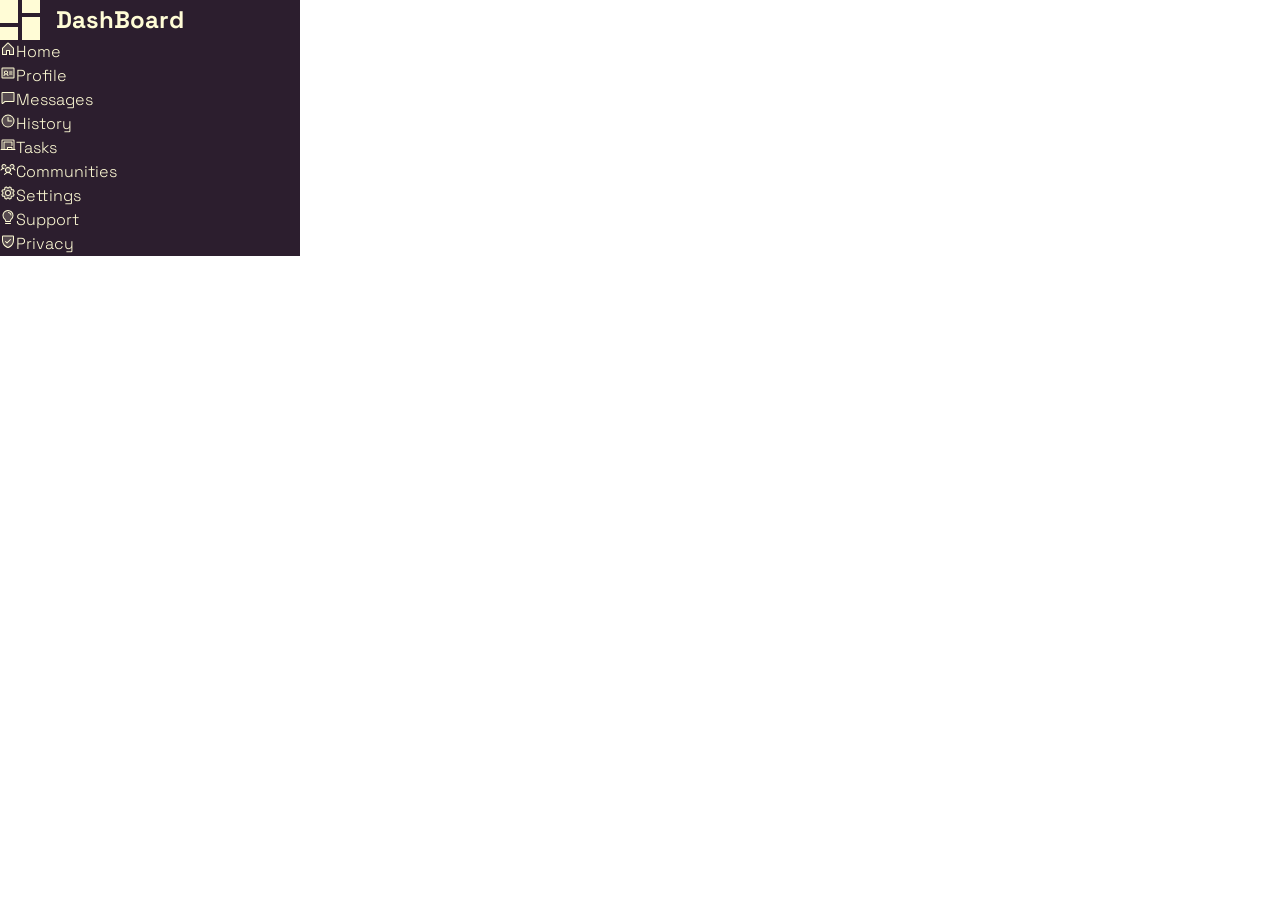
==== index.html @ c92d35b3 "Set up the Files needed for this Project - Find a font - Collect some icons - A few Screenshots from" ====
<!DOCTYPE html>
<html lang="en">
<head>
  <meta charset="UTF-8">
  <meta http-equiv="X-UA-Compatible" content="ie=edge">
  <meta name="viewport" content="width=device-width, initial-scale=1.0">
  <link rel="stylesheet" href="./icons/css-icons/icons.css">
  <link rel="stylesheet" href="./css/style.css">
  <script defer src="./js/script.js"></script>
  <title>Dashboard 2Six</title>
</head>
<body>
  <div class="dashboard">
    <div class="left">
      <nav>
        <header>
          <div class="logo">
            <div class="rect rect_1"></div>
            <div class="rect rect_2"></div>
            <div class="rect rect_3"></div>
            <div class="rect rect_4"></div>
          </div>
          <div class="title"><h1>DashBoard</h1></div>
        </header>
        <ul>
          <li><a href="#"><span class="ph--house-duotone"></span>Home</a></li>
          <li><a href="#"><span class="ph--identification-card-duotone"></span>Profile</a></li>
          <li><a href="#"><span class="ph--chat-duotone"></span>Messages</a></li>
          <li><a href="#"><span class="ph--clock-duotone"></span>History</a></li>
          <li><a href="#"><span class="ph--chalkboard-duotone"></span>Tasks</a></li>
          <li><a href="#"><span class="ph--users-three-duotone"></span>Communities</a></li>
        </ul>
        <ul>
          <li><a href="#"><span class="ph--gear-duotone"></span>Settings</a></li>
          <li><a href="#"><span class="ph--lightbulb-duotone"></span>Support</a></li>
          <li><a href="#"><span class="ph--shield-check-duotone"></span>Privacy</a></li>
        </ul>
      </nav>
    </div>
    <div class="right">
      <div class="top">

      </div>
      <main>
        <section class="cards">

        </section>
        <aside class="announcements">

        </aside>
        <aside class="trending">

        </aside>
      </main>
    </div>
  </div>
</body>
</html>
---- icons/css-icons/icons.css ----
span.ph--house-duotone, span.ph--identification-card-duotone, span.ph--bell-ringing-duotone, span.ph--chat-duotone, span.ph--clock-duotone, span.ph--gear-duotone, span.ph--git-fork-duotone, span.ph--github-logo-duotone, span.ph--lightbulb-duotone, span.ph--magnifying-glass-duotone, span.ph--moon-duotone, span.ph--phosphor-logo-duotone, span.ph--question-mark-duotone, span.ph--shield-check-duotone, span.ph--star-duotone, span.ph--sun-duotone, span.ph--users-three-duotone, span.ph--address-book-duotone, span.ph--address-book-tabs-duotone, span.ph--alarm-duotone, span.ph--archive-duotone, span.ph--arrow-fat-down-duotone, span.ph--arrow-fat-left-duotone, span.ph--arrow-fat-lines-down-duotone, span.ph--arrow-fat-lines-left-duotone, span.ph--arrow-fat-lines-right-duotone, span.ph--arrow-fat-lines-up-duotone, span.ph--arrow-fat-right-duotone, span.ph--arrow-fat-up-duotone, span.ph--at-duotone, span.ph--bell-slash-duotone, span.ph--briefcase-duotone, span.ph--briefcase-metal-duotone, span.ph--calendar-dots-duotone, span.ph--cat-duotone, span.ph--chalkboard-duotone, span.ph--clipboard-text-duotone, span.ph--copy-duotone, span.ph--cow-duotone, span.ph--dog-duotone, span.ph--eye-closed-duotone, span.ph--eye-duotone, span.ph--eye-slash-duotone, span.ph--file-css-duotone, span.ph--file-html-duotone, span.ph--file-js-duotone, span.ph--file-svg-duotone, span.ph--gear-six-duotone, span.ph--hamburger-duotone, span.ph--house-line-duotone, span.ph--key-duotone, span.ph--layout-duotone, span.ph--mailbox-duotone, span.ph--megaphone-duotone, span.ph--megaphone-simple-duotone, span.ph--note-pencil-duotone, span.ph--rabbit-duotone, span.ph--shooting-star-duotone, span.ph--speaker-high-duotone, span.ph--speaker-slash-duotone, span.ph--stop-circle-duotone, span.ph--stop-duotone, span.ph--student-duotone, span.ph--sun-dim-duotone, span.ph--thumbs-down-duotone, span.ph--thumbs-up-duotone, span.ph--toggle-left-duotone, span.ph--toggle-right-duotone {
  display: inline-block;
  width: 1em;
  height: 1em;
  --svg: url("data:image/svg+xml,%3Csvg xmlns='http://www.w3.org/2000/svg' viewBox='0 0 256 256'%3E%3Cg fill='black'%3E%3Cpath d='M216 120v96h-64v-64h-48v64H40v-96a8 8 0 0 1 2.34-5.66l80-80a8 8 0 0 1 11.32 0l80 80A8 8 0 0 1 216 120' opacity='.2'/%3E%3Cpath d='m219.31 108.68l-80-80a16 16 0 0 0-22.62 0l-80 80A15.87 15.87 0 0 0 32 120v96a8 8 0 0 0 8 8h64a8 8 0 0 0 8-8v-56h32v56a8 8 0 0 0 8 8h64a8 8 0 0 0 8-8v-96a15.87 15.87 0 0 0-4.69-11.32M208 208h-48v-56a8 8 0 0 0-8-8h-48a8 8 0 0 0-8 8v56H48v-88l80-80l80 80Z'/%3E%3C/g%3E%3C/svg%3E");
  background-color: currentColor;
  -webkit-mask-image: var(--svg);
  mask-image: var(--svg);
  -webkit-mask-repeat: no-repeat;
  mask-repeat: no-repeat;
  -webkit-mask-size: 100% 100%;
  mask-size: 100% 100%;
}

span.ph--identification-card-duotone {
  --svg: url("data:image/svg+xml,%3Csvg xmlns='http://www.w3.org/2000/svg' viewBox='0 0 256 256'%3E%3Cg fill='black'%3E%3Cpath d='M216 48H40a8 8 0 0 0-8 8v144a8 8 0 0 0 8 8h176a8 8 0 0 0 8-8V56a8 8 0 0 0-8-8M96 144a24 24 0 1 1 24-24a24 24 0 0 1-24 24' opacity='.2'/%3E%3Cpath d='M200 112a8 8 0 0 1-8 8h-40a8 8 0 0 1 0-16h40a8 8 0 0 1 8 8m-8 24h-40a8 8 0 0 0 0 16h40a8 8 0 0 0 0-16m40-80v144a16 16 0 0 1-16 16H40a16 16 0 0 1-16-16V56a16 16 0 0 1 16-16h176a16 16 0 0 1 16 16m-16 144V56H40v144zm-80.26-34a8 8 0 1 1-15.5 4c-2.63-10.26-13.06-18-24.25-18s-21.61 7.74-24.25 18a8 8 0 1 1-15.5-4a39.84 39.84 0 0 1 17.19-23.34a32 32 0 1 1 45.12 0a39.76 39.76 0 0 1 17.2 23.34ZM96 136a16 16 0 1 0-16-16a16 16 0 0 0 16 16'/%3E%3C/g%3E%3C/svg%3E");
}

span.ph--bell-ringing-duotone {
  --svg: url("data:image/svg+xml,%3Csvg xmlns='http://www.w3.org/2000/svg' viewBox='0 0 256 256'%3E%3Cg fill='black'%3E%3Cpath d='M208 192H48a8 8 0 0 1-6.88-12C47.71 168.6 56 147.81 56 112a72 72 0 0 1 144 0c0 35.82 8.3 56.6 14.9 68a8 8 0 0 1-6.9 12' opacity='.2'/%3E%3Cpath d='M224 71.1a8 8 0 0 1-10.78-3.42a94.13 94.13 0 0 0-33.46-36.91a8 8 0 1 1 8.54-13.54a111.46 111.46 0 0 1 39.12 43.09A8 8 0 0 1 224 71.1M35.71 72a8 8 0 0 0 7.1-4.32a94.13 94.13 0 0 1 33.46-36.91a8 8 0 1 0-8.54-13.54a111.46 111.46 0 0 0-39.12 43.09A8 8 0 0 0 35.71 72m186.1 103.94A16 16 0 0 1 208 200h-40.8a40 40 0 0 1-78.4 0H48a16 16 0 0 1-13.79-24.06C43.22 160.39 48 138.28 48 112a80 80 0 0 1 160 0c0 26.27 4.78 48.38 13.81 63.94M150.62 200h-45.24a24 24 0 0 0 45.24 0M208 184c-10.64-18.27-16-42.49-16-72a64 64 0 0 0-128 0c0 29.52-5.38 53.74-16 72Z'/%3E%3C/g%3E%3C/svg%3E");
}

span.ph--chat-duotone {
  --svg: url("data:image/svg+xml,%3Csvg xmlns='http://www.w3.org/2000/svg' viewBox='0 0 256 256'%3E%3Cg fill='black'%3E%3Cpath d='M224 64v128a8 8 0 0 1-8 8H80l-34.85 30.11A8 8 0 0 1 32 224V64a8 8 0 0 1 8-8h176a8 8 0 0 1 8 8' opacity='.2'/%3E%3Cpath d='M216 48H40a16 16 0 0 0-16 16v160a15.84 15.84 0 0 0 9.25 14.5A16.05 16.05 0 0 0 40 240a15.9 15.9 0 0 0 10.25-3.78l.09-.07L83 208h133a16 16 0 0 0 16-16V64a16 16 0 0 0-16-16m0 144H80a8 8 0 0 0-5.23 1.95L40 224V64h176Z'/%3E%3C/g%3E%3C/svg%3E");
}

span.ph--clock-duotone {
  --svg: url("data:image/svg+xml,%3Csvg xmlns='http://www.w3.org/2000/svg' viewBox='0 0 256 256'%3E%3Cg fill='black'%3E%3Cpath d='M224 128a96 96 0 1 1-96-96a96 96 0 0 1 96 96' opacity='.2'/%3E%3Cpath d='M128 24a104 104 0 1 0 104 104A104.11 104.11 0 0 0 128 24m0 192a88 88 0 1 1 88-88a88.1 88.1 0 0 1-88 88m64-88a8 8 0 0 1-8 8h-56a8 8 0 0 1-8-8V72a8 8 0 0 1 16 0v48h48a8 8 0 0 1 8 8'/%3E%3C/g%3E%3C/svg%3E");
}

span.ph--gear-duotone {
  --svg: url("data:image/svg+xml,%3Csvg xmlns='http://www.w3.org/2000/svg' viewBox='0 0 256 256'%3E%3Cg fill='black'%3E%3Cpath d='m207.86 123.18l16.78-21a99 99 0 0 0-10.07-24.29l-26.7-3a81 81 0 0 0-6.81-6.81l-3-26.71a99.4 99.4 0 0 0-24.3-10l-21 16.77a82 82 0 0 0-9.64 0l-21-16.78a99 99 0 0 0-24.21 10.07l-3 26.7a81 81 0 0 0-6.81 6.81l-26.71 3a99.4 99.4 0 0 0-10 24.3l16.77 21a82 82 0 0 0 0 9.64l-16.78 21a99 99 0 0 0 10.07 24.29l26.7 3a81 81 0 0 0 6.81 6.81l3 26.71a99.4 99.4 0 0 0 24.3 10l21-16.77a82 82 0 0 0 9.64 0l21 16.78a99 99 0 0 0 24.29-10.07l3-26.7a81 81 0 0 0 6.81-6.81l26.71-3a99.4 99.4 0 0 0 10-24.3l-16.77-21a82 82 0 0 0-.08-9.64M128 168a40 40 0 1 1 40-40a40 40 0 0 1-40 40' opacity='.2'/%3E%3Cpath d='M128 80a48 48 0 1 0 48 48a48.05 48.05 0 0 0-48-48m0 80a32 32 0 1 1 32-32a32 32 0 0 1-32 32m88-29.84q.06-2.16 0-4.32l14.92-18.64a8 8 0 0 0 1.48-7.06a107.6 107.6 0 0 0-10.88-26.25a8 8 0 0 0-6-3.93l-23.72-2.64q-1.48-1.56-3-3L186 40.54a8 8 0 0 0-3.94-6a107.3 107.3 0 0 0-26.25-10.86a8 8 0 0 0-7.06 1.48L130.16 40h-4.32L107.2 25.11a8 8 0 0 0-7.06-1.48a107.6 107.6 0 0 0-26.25 10.88a8 8 0 0 0-3.93 6l-2.64 23.76q-1.56 1.49-3 3L40.54 70a8 8 0 0 0-6 3.94a107.7 107.7 0 0 0-10.87 26.25a8 8 0 0 0 1.49 7.06L40 125.84v4.32L25.11 148.8a8 8 0 0 0-1.48 7.06a107.6 107.6 0 0 0 10.88 26.25a8 8 0 0 0 6 3.93l23.72 2.64q1.49 1.56 3 3L70 215.46a8 8 0 0 0 3.94 6a107.7 107.7 0 0 0 26.25 10.87a8 8 0 0 0 7.06-1.49L125.84 216q2.16.06 4.32 0l18.64 14.92a8 8 0 0 0 7.06 1.48a107.2 107.2 0 0 0 26.25-10.88a8 8 0 0 0 3.93-6l2.64-23.72q1.56-1.48 3-3l23.78-2.8a8 8 0 0 0 6-3.94a107.7 107.7 0 0 0 10.87-26.25a8 8 0 0 0-1.49-7.06Zm-16.1-6.5a74 74 0 0 1 0 8.68a8 8 0 0 0 1.74 5.48l14.19 17.73a91.6 91.6 0 0 1-6.23 15l-22.6 2.56a8 8 0 0 0-5.1 2.64a74 74 0 0 1-6.14 6.14a8 8 0 0 0-2.64 5.1l-2.51 22.58a91.3 91.3 0 0 1-15 6.23l-17.74-14.19a8 8 0 0 0-5-1.75h-.48a74 74 0 0 1-8.68 0a8.06 8.06 0 0 0-5.48 1.74l-17.78 14.2a91.6 91.6 0 0 1-15-6.23L82.89 187a8 8 0 0 0-2.64-5.1a74 74 0 0 1-6.14-6.14a8 8 0 0 0-5.1-2.64l-22.58-2.52a91.3 91.3 0 0 1-6.23-15l14.19-17.74a8 8 0 0 0 1.74-5.48a74 74 0 0 1 0-8.68a8 8 0 0 0-1.74-5.48L40.2 100.45a91.6 91.6 0 0 1 6.23-15L69 82.89a8 8 0 0 0 5.1-2.64a74 74 0 0 1 6.14-6.14A8 8 0 0 0 82.89 69l2.51-22.57a91.3 91.3 0 0 1 15-6.23l17.74 14.19a8 8 0 0 0 5.48 1.74a74 74 0 0 1 8.68 0a8.06 8.06 0 0 0 5.48-1.74l17.77-14.19a91.6 91.6 0 0 1 15 6.23L173.11 69a8 8 0 0 0 2.64 5.1a74 74 0 0 1 6.14 6.14a8 8 0 0 0 5.1 2.64l22.58 2.51a91.3 91.3 0 0 1 6.23 15l-14.19 17.74a8 8 0 0 0-1.74 5.53Z'/%3E%3C/g%3E%3C/svg%3E");
}

span.ph--git-fork-duotone {
  --svg: url("data:image/svg+xml,%3Csvg xmlns='http://www.w3.org/2000/svg' viewBox='0 0 256 256'%3E%3Cg fill='black'%3E%3Cpath d='M88 64a24 24 0 1 1-24-24a24 24 0 0 1 24 24m104-24a24 24 0 1 0 24 24a24 24 0 0 0-24-24' opacity='.2'/%3E%3Cpath d='M224 64a32 32 0 1 0-40 31v17a8 8 0 0 1-8 8H80a8 8 0 0 1-8-8V95a32 32 0 1 0-16 0v17a24 24 0 0 0 24 24h40v25a32 32 0 1 0 16 0v-25h40a24 24 0 0 0 24-24V95a32.06 32.06 0 0 0 24-31M48 64a16 16 0 1 1 16 16a16 16 0 0 1-16-16m96 128a16 16 0 1 1-16-16a16 16 0 0 1 16 16m48-112a16 16 0 1 1 16-16a16 16 0 0 1-16 16'/%3E%3C/g%3E%3C/svg%3E");
}

span.ph--github-logo-duotone {
  --svg: url("data:image/svg+xml,%3Csvg xmlns='http://www.w3.org/2000/svg' viewBox='0 0 256 256'%3E%3Cg fill='black'%3E%3Cpath d='M208 104v8a48 48 0 0 1-48 48h-24a32 32 0 0 1 32 32v40h-64v-40a32 32 0 0 1 32-32h-24a48 48 0 0 1-48-48v-8a49.3 49.3 0 0 1 8.51-27.3A51.92 51.92 0 0 1 76 32a52 52 0 0 1 43.83 24h32.34A52 52 0 0 1 196 32a51.92 51.92 0 0 1 3.49 44.7A49.3 49.3 0 0 1 208 104' opacity='.2'/%3E%3Cpath d='M208.3 75.68A59.74 59.74 0 0 0 202.93 28a8 8 0 0 0-6.93-4a59.75 59.75 0 0 0-48 24h-24a59.75 59.75 0 0 0-48-24a8 8 0 0 0-6.93 4a59.78 59.78 0 0 0-5.38 47.68A58.14 58.14 0 0 0 56 104v8a56.06 56.06 0 0 0 48.44 55.47A39.8 39.8 0 0 0 96 192v8H72a24 24 0 0 1-24-24a40 40 0 0 0-40-40a8 8 0 0 0 0 16a24 24 0 0 1 24 24a40 40 0 0 0 40 40h24v16a8 8 0 0 0 16 0v-40a24 24 0 0 1 48 0v40a8 8 0 0 0 16 0v-40a39.8 39.8 0 0 0-8.44-24.53A56.06 56.06 0 0 0 216 112v-8a58 58 0 0 0-7.7-28.32M200 112a40 40 0 0 1-40 40h-48a40 40 0 0 1-40-40v-8a41.74 41.74 0 0 1 6.9-22.48a8 8 0 0 0 1.1-7.69a43.8 43.8 0 0 1 .79-33.58a43.88 43.88 0 0 1 32.32 20.06a8 8 0 0 0 6.71 3.69h32.35a8 8 0 0 0 6.74-3.69a43.87 43.87 0 0 1 32.32-20.06a43.8 43.8 0 0 1 .77 33.58a8.09 8.09 0 0 0 1 7.65a41.76 41.76 0 0 1 7 22.52Z'/%3E%3C/g%3E%3C/svg%3E");
}

span.ph--lightbulb-duotone {
  --svg: url("data:image/svg+xml,%3Csvg xmlns='http://www.w3.org/2000/svg' viewBox='0 0 256 256'%3E%3Cg fill='black'%3E%3Cpath d='M208 104a79.86 79.86 0 0 1-30.59 62.92A24.29 24.29 0 0 0 168 186v6a8 8 0 0 1-8 8H96a8 8 0 0 1-8-8v-6a24.11 24.11 0 0 0-9.3-19A79.87 79.87 0 0 1 48 104.45C47.76 61.09 82.72 25 126.07 24A80 80 0 0 1 208 104' opacity='.2'/%3E%3Cpath d='M176 232a8 8 0 0 1-8 8H88a8 8 0 0 1 0-16h80a8 8 0 0 1 8 8m40-128a87.55 87.55 0 0 1-33.64 69.21A16.24 16.24 0 0 0 176 186v6a16 16 0 0 1-16 16H96a16 16 0 0 1-16-16v-6a16 16 0 0 0-6.23-12.66A87.59 87.59 0 0 1 40 104.49C39.74 56.83 78.26 17.14 125.88 16A88 88 0 0 1 216 104m-16 0a72 72 0 0 0-73.74-72c-39 .92-70.47 33.39-70.26 72.39a71.65 71.65 0 0 0 27.64 56.3A32 32 0 0 1 96 186v6h64v-6a32.15 32.15 0 0 1 12.47-25.35A71.65 71.65 0 0 0 200 104m-16.11-9.34a57.6 57.6 0 0 0-46.56-46.55a8 8 0 0 0-2.66 15.78c16.57 2.79 30.63 16.85 33.44 33.45A8 8 0 0 0 176 104a9 9 0 0 0 1.35-.11a8 8 0 0 0 6.54-9.23'/%3E%3C/g%3E%3C/svg%3E");
}

span.ph--magnifying-glass-duotone {
  --svg: url("data:image/svg+xml,%3Csvg xmlns='http://www.w3.org/2000/svg' viewBox='0 0 256 256'%3E%3Cg fill='black'%3E%3Cpath d='M192 112a80 80 0 1 1-80-80a80 80 0 0 1 80 80' opacity='.2'/%3E%3Cpath d='m229.66 218.34l-50.06-50.06a88.21 88.21 0 1 0-11.32 11.31l50.06 50.07a8 8 0 0 0 11.32-11.32M40 112a72 72 0 1 1 72 72a72.08 72.08 0 0 1-72-72'/%3E%3C/g%3E%3C/svg%3E");
}

span.ph--moon-duotone {
  --svg: url("data:image/svg+xml,%3Csvg xmlns='http://www.w3.org/2000/svg' viewBox='0 0 256 256'%3E%3Cg fill='black'%3E%3Cpath d='M227.89 147.89A96 96 0 1 1 108.11 28.11a96.09 96.09 0 0 0 119.78 119.78' opacity='.2'/%3E%3Cpath d='M233.54 142.23a8 8 0 0 0-8-2a88.08 88.08 0 0 1-109.8-109.8a8 8 0 0 0-10-10a104.84 104.84 0 0 0-52.91 37A104 104 0 0 0 136 224a103.1 103.1 0 0 0 62.52-20.88a104.84 104.84 0 0 0 37-52.91a8 8 0 0 0-1.98-7.98m-44.64 48.11A88 88 0 0 1 65.66 67.11a89 89 0 0 1 31.4-26A106 106 0 0 0 96 56a104.11 104.11 0 0 0 104 104a106 106 0 0 0 14.92-1.06a89 89 0 0 1-26.02 31.4'/%3E%3C/g%3E%3C/svg%3E");
}

span.ph--phosphor-logo-duotone {
  --svg: url("data:image/svg+xml,%3Csvg xmlns='http://www.w3.org/2000/svg' viewBox='0 0 256 256'%3E%3Cg fill='black'%3E%3Cpath d='M216 104a64 64 0 0 1-64 64h-8V40h8a64 64 0 0 1 64 64M72 168h72L72 40Z' opacity='.2'/%3E%3Cpath d='M152 32H72a8 8 0 0 0-8 8v128a80.09 80.09 0 0 0 80 80a8 8 0 0 0 8-8v-64a72 72 0 0 0 0-144M80 70.54L130.32 160H80Zm56 161A64.14 64.14 0 0 1 80.51 176H136Zm0-94L85.68 48H136ZM152 160V48a56 56 0 0 1 0 112'/%3E%3C/g%3E%3C/svg%3E");
}

span.ph--question-mark-duotone {
  --svg: url("data:image/svg+xml,%3Csvg xmlns='http://www.w3.org/2000/svg' viewBox='0 0 256 256'%3E%3Cg fill='black'%3E%3Cpath d='M216 40v176a16 16 0 0 1-16 16H56a16 16 0 0 1-16-16V40a16 16 0 0 1 16-16h144a16 16 0 0 1 16 16' opacity='.2'/%3E%3Cpath d='M192 96c0 28.51-24.47 52.11-56 55.56V160a8 8 0 0 1-16 0v-16a8 8 0 0 1 8-8c26.47 0 48-17.94 48-40s-21.53-40-48-40s-48 17.94-48 40a8 8 0 0 1-16 0c0-30.88 28.71-56 64-56s64 25.12 64 56m-64 96a16 16 0 1 0 16 16a16 16 0 0 0-16-16'/%3E%3C/g%3E%3C/svg%3E");
}

span.ph--shield-check-duotone {
  --svg: url("data:image/svg+xml,%3Csvg xmlns='http://www.w3.org/2000/svg' viewBox='0 0 256 256'%3E%3Cg fill='black'%3E%3Cpath d='M216 56v56c0 96-88 120-88 120s-88-24-88-120V56a8 8 0 0 1 8-8h160a8 8 0 0 1 8 8' opacity='.2'/%3E%3Cpath d='M208 40H48a16 16 0 0 0-16 16v56c0 52.72 25.52 84.67 46.93 102.19c23.06 18.86 46 25.26 47 25.53a8 8 0 0 0 4.2 0c1-.27 23.91-6.67 47-25.53C198.48 196.67 224 164.72 224 112V56a16 16 0 0 0-16-16m0 72c0 37.07-13.66 67.16-40.6 89.42a129.3 129.3 0 0 1-39.4 22.2a128.3 128.3 0 0 1-38.92-21.81C61.82 179.51 48 149.3 48 112V56h160ZM82.34 141.66a8 8 0 0 1 11.32-11.32L112 148.69l50.34-50.35a8 8 0 0 1 11.32 11.32l-56 56a8 8 0 0 1-11.32 0Z'/%3E%3C/g%3E%3C/svg%3E");
}

span.ph--star-duotone {
  --svg: url("data:image/svg+xml,%3Csvg xmlns='http://www.w3.org/2000/svg' viewBox='0 0 256 256'%3E%3Cg fill='black'%3E%3Cpath d='m229.06 108.79l-48.7 42l14.88 62.79a8.4 8.4 0 0 1-12.52 9.17L128 189.09l-54.72 33.65a8.4 8.4 0 0 1-12.52-9.17l14.88-62.79l-48.7-42A8.46 8.46 0 0 1 31.73 94l63.91-5.2l24.62-59.6a8.36 8.36 0 0 1 15.48 0l24.62 59.6l63.91 5.2a8.46 8.46 0 0 1 4.79 14.79' opacity='.2'/%3E%3Cpath d='M239.18 97.26A16.38 16.38 0 0 0 224.92 86l-59-4.76l-22.78-55.09a16.36 16.36 0 0 0-30.27 0L90.11 81.23L31.08 86a16.46 16.46 0 0 0-9.37 28.86l45 38.83L53 211.75a16.38 16.38 0 0 0 24.5 17.82l50.5-31.08l50.53 31.08A16.4 16.4 0 0 0 203 211.75l-13.76-58.07l45-38.83a16.43 16.43 0 0 0 4.94-17.59m-15.34 5.47l-48.7 42a8 8 0 0 0-2.56 7.91l14.88 62.8a.37.37 0 0 1-.17.48c-.18.14-.23.11-.38 0l-54.72-33.65a8 8 0 0 0-8.38 0l-54.72 33.67c-.15.09-.19.12-.38 0a.37.37 0 0 1-.17-.48l14.88-62.8a8 8 0 0 0-2.56-7.91l-48.7-42c-.12-.1-.23-.19-.13-.5s.18-.27.33-.29l63.92-5.16a8 8 0 0 0 6.72-4.94l24.62-59.61c.08-.17.11-.25.35-.25s.27.08.35.25L153 91.86a8 8 0 0 0 6.75 4.92l63.92 5.16c.15 0 .24 0 .33.29s0 .4-.16.5'/%3E%3C/g%3E%3C/svg%3E");
}

span.ph--sun-duotone {
  --svg: url("data:image/svg+xml,%3Csvg xmlns='http://www.w3.org/2000/svg' viewBox='0 0 256 256'%3E%3Cg fill='black'%3E%3Cpath d='M184 128a56 56 0 1 1-56-56a56 56 0 0 1 56 56' opacity='.2'/%3E%3Cpath d='M120 40V16a8 8 0 0 1 16 0v24a8 8 0 0 1-16 0m72 88a64 64 0 1 1-64-64a64.07 64.07 0 0 1 64 64m-16 0a48 48 0 1 0-48 48a48.05 48.05 0 0 0 48-48M58.34 69.66a8 8 0 0 0 11.32-11.32l-16-16a8 8 0 0 0-11.32 11.32Zm0 116.68l-16 16a8 8 0 0 0 11.32 11.32l16-16a8 8 0 0 0-11.32-11.32M192 72a8 8 0 0 0 5.66-2.34l16-16a8 8 0 0 0-11.32-11.32l-16 16A8 8 0 0 0 192 72m5.66 114.34a8 8 0 0 0-11.32 11.32l16 16a8 8 0 0 0 11.32-11.32ZM48 128a8 8 0 0 0-8-8H16a8 8 0 0 0 0 16h24a8 8 0 0 0 8-8m80 80a8 8 0 0 0-8 8v24a8 8 0 0 0 16 0v-24a8 8 0 0 0-8-8m112-88h-24a8 8 0 0 0 0 16h24a8 8 0 0 0 0-16'/%3E%3C/g%3E%3C/svg%3E");
}

span.ph--users-three-duotone {
  --svg: url("data:image/svg+xml,%3Csvg xmlns='http://www.w3.org/2000/svg' viewBox='0 0 256 256'%3E%3Cg fill='black'%3E%3Cpath d='M168 144a40 40 0 1 1-40-40a40 40 0 0 1 40 40M64 56a32 32 0 1 0 32 32a32 32 0 0 0-32-32m128 0a32 32 0 1 0 32 32a32 32 0 0 0-32-32' opacity='.2'/%3E%3Cpath d='M244.8 150.4a8 8 0 0 1-11.2-1.6A51.6 51.6 0 0 0 192 128a8 8 0 0 1 0-16a24 24 0 1 0-23.24-30a8 8 0 1 1-15.5-4A40 40 0 1 1 219 117.51a67.94 67.94 0 0 1 27.43 21.68a8 8 0 0 1-1.63 11.21M190.92 212a8 8 0 1 1-13.85 8a57 57 0 0 0-98.15 0a8 8 0 1 1-13.84-8a72.06 72.06 0 0 1 33.74-29.92a48 48 0 1 1 58.36 0A72.06 72.06 0 0 1 190.92 212M128 176a32 32 0 1 0-32-32a32 32 0 0 0 32 32m-56-56a8 8 0 0 0-8-8a24 24 0 1 1 23.24-30a8 8 0 1 0 15.5-4A40 40 0 1 0 37 117.51a67.94 67.94 0 0 0-27.4 21.68a8 8 0 1 0 12.8 9.61A51.6 51.6 0 0 1 64 128a8 8 0 0 0 8-8'/%3E%3C/g%3E%3C/svg%3E");
}

span.ph--address-book-duotone {
  --svg: url("data:image/svg+xml,%3Csvg xmlns='http://www.w3.org/2000/svg' viewBox='0 0 256 256'%3E%3Cg fill='black'%3E%3Cpath d='M208 32H64a8 8 0 0 0-8 8v176a8 8 0 0 0 8 8h144a8 8 0 0 0 8-8V40a8 8 0 0 0-8-8m-72 112a32 32 0 1 1 32-32a32 32 0 0 1-32 32' opacity='.2'/%3E%3Cpath d='M83.19 174.4a8 8 0 0 0 11.21-1.6a52 52 0 0 1 83.2 0a8 8 0 1 0 12.8-9.6a67.9 67.9 0 0 0-27.4-21.69a40 40 0 1 0-53.94 0A67.9 67.9 0 0 0 81.6 163.2a8 8 0 0 0 1.59 11.2M112 112a24 24 0 1 1 24 24a24 24 0 0 1-24-24m96-88H64a16 16 0 0 0-16 16v24H32a8 8 0 0 0 0 16h16v40H32a8 8 0 0 0 0 16h16v40H32a8 8 0 0 0 0 16h16v24a16 16 0 0 0 16 16h144a16 16 0 0 0 16-16V40a16 16 0 0 0-16-16m0 192H64V40h144Z'/%3E%3C/g%3E%3C/svg%3E");
}

span.ph--address-book-tabs-duotone {
  --svg: url("data:image/svg+xml,%3Csvg xmlns='http://www.w3.org/2000/svg' viewBox='0 0 256 256'%3E%3Cg fill='black'%3E%3Cpath d='M48 40a8 8 0 0 0-8 8v160a8 8 0 0 0 8 8h136V40Zm64 104a24 24 0 1 1 24-24a24 24 0 0 1-24 24' opacity='.2'/%3E%3Cpath d='M208 32H48a16 16 0 0 0-16 16v160a16 16 0 0 0 16 16h160a16 16 0 0 0 16-16V48a16 16 0 0 0-16-16m-16 72h16v48h-16Zm16-16h-16V48h16ZM48 48h128v160H48Zm160 160h-16v-40h16zm-56.25-42a39.76 39.76 0 0 0-17.19-23.34a32 32 0 1 0-45.12 0A39.84 39.84 0 0 0 72.25 166a8 8 0 0 0 15.5 4c2.64-10.25 13.06-18 24.25-18s21.62 7.73 24.25 18a8 8 0 1 0 15.5-4M96 120a16 16 0 1 1 16 16a16 16 0 0 1-16-16'/%3E%3C/g%3E%3C/svg%3E");
}

span.ph--alarm-duotone {
  --svg: url("data:image/svg+xml,%3Csvg xmlns='http://www.w3.org/2000/svg' viewBox='0 0 256 256'%3E%3Cg fill='black'%3E%3Cpath d='M216 136a88 88 0 1 1-88-88a88 88 0 0 1 88 88' opacity='.2'/%3E%3Cpath d='M128 40a96 96 0 1 0 96 96a96.11 96.11 0 0 0-96-96m0 176a80 80 0 1 1 80-80a80.09 80.09 0 0 1-80 80M61.66 37.66l-32 32a8 8 0 0 1-11.32-11.32l32-32a8 8 0 0 1 11.32 11.32m176 32a8 8 0 0 1-11.32 0l-32-32a8 8 0 0 1 11.32-11.32l32 32a8 8 0 0 1 0 11.32M184 128a8 8 0 0 1 0 16h-56a8 8 0 0 1-8-8V80a8 8 0 0 1 16 0v48Z'/%3E%3C/g%3E%3C/svg%3E");
}

span.ph--archive-duotone {
  --svg: url("data:image/svg+xml,%3Csvg xmlns='http://www.w3.org/2000/svg' viewBox='0 0 256 256'%3E%3Cg fill='black'%3E%3Cpath d='M216 96v96a8 8 0 0 1-8 8H48a8 8 0 0 1-8-8V96Z' opacity='.2'/%3E%3Cpath d='M224 48H32a16 16 0 0 0-16 16v24a16 16 0 0 0 16 16v88a16 16 0 0 0 16 16h160a16 16 0 0 0 16-16v-88a16 16 0 0 0 16-16V64a16 16 0 0 0-16-16m-16 144H48v-88h160Zm16-104H32V64h192zM96 136a8 8 0 0 1 8-8h48a8 8 0 0 1 0 16h-48a8 8 0 0 1-8-8'/%3E%3C/g%3E%3C/svg%3E");
}

span.ph--arrow-fat-down-duotone {
  --svg: url("data:image/svg+xml,%3Csvg xmlns='http://www.w3.org/2000/svg' viewBox='0 0 256 256'%3E%3Cg fill='black'%3E%3Cpath d='m224 136l-96 96l-96-96h48V48a8 8 0 0 1 8-8h80a8 8 0 0 1 8 8v88Z' opacity='.2'/%3E%3Cpath d='M231.39 132.94A8 8 0 0 0 224 128h-40V48a16 16 0 0 0-16-16H88a16 16 0 0 0-16 16v80H32a8 8 0 0 0-5.66 13.66l96 96a8 8 0 0 0 11.32 0l96-96a8 8 0 0 0 1.73-8.72M128 220.69L51.31 144H80a8 8 0 0 0 8-8V48h80v88a8 8 0 0 0 8 8h28.69Z'/%3E%3C/g%3E%3C/svg%3E");
}

span.ph--arrow-fat-left-duotone {
  --svg: url("data:image/svg+xml,%3Csvg xmlns='http://www.w3.org/2000/svg' viewBox='0 0 256 256'%3E%3Cg fill='black'%3E%3Cpath d='M216 88v80a8 8 0 0 1-8 8h-88v48l-96-96l96-96v48h88a8 8 0 0 1 8 8' opacity='.2'/%3E%3Cpath d='M208 72h-80V32a8 8 0 0 0-13.66-5.66l-96 96a8 8 0 0 0 0 11.32l96 96A8 8 0 0 0 128 224v-40h80a16 16 0 0 0 16-16V88a16 16 0 0 0-16-16m0 96h-88a8 8 0 0 0-8 8v28.69L35.31 128L112 51.31V80a8 8 0 0 0 8 8h88Z'/%3E%3C/g%3E%3C/svg%3E");
}

span.ph--arrow-fat-lines-down-duotone {
  --svg: url("data:image/svg+xml,%3Csvg xmlns='http://www.w3.org/2000/svg' viewBox='0 0 256 256'%3E%3Cg fill='black'%3E%3Cpath d='m224 136l-96 96l-96-96h48v-32h96v32Z' opacity='.2'/%3E%3Cpath d='M231.39 132.94A8 8 0 0 0 224 128h-40v-24a8 8 0 0 0-8-8H80a8 8 0 0 0-8 8v24H32a8 8 0 0 0-5.66 13.66l96 96a8 8 0 0 0 11.32 0l96-96a8 8 0 0 0 1.73-8.72M128 220.69L51.31 144H80a8 8 0 0 0 8-8v-24h80v24a8 8 0 0 0 8 8h28.69ZM72 40a8 8 0 0 1 8-8h96a8 8 0 0 1 0 16H80a8 8 0 0 1-8-8m0 32a8 8 0 0 1 8-8h96a8 8 0 0 1 0 16H80a8 8 0 0 1-8-8'/%3E%3C/g%3E%3C/svg%3E");
}

span.ph--arrow-fat-lines-left-duotone {
  --svg: url("data:image/svg+xml,%3Csvg xmlns='http://www.w3.org/2000/svg' viewBox='0 0 256 256'%3E%3Cg fill='black'%3E%3Cpath d='M152 80v96h-32v48l-96-96l96-96v48Z' opacity='.2'/%3E%3Cpath d='M152 72h-24V32a8 8 0 0 0-13.66-5.66l-96 96a8 8 0 0 0 0 11.32l96 96A8 8 0 0 0 128 224v-40h24a8 8 0 0 0 8-8V80a8 8 0 0 0-8-8m-8 96h-24a8 8 0 0 0-8 8v28.69L35.31 128L112 51.31V80a8 8 0 0 0 8 8h24Zm80-88v96a8 8 0 0 1-16 0V80a8 8 0 0 1 16 0m-32 0v96a8 8 0 0 1-16 0V80a8 8 0 0 1 16 0'/%3E%3C/g%3E%3C/svg%3E");
}

span.ph--arrow-fat-lines-right-duotone {
  --svg: url("data:image/svg+xml,%3Csvg xmlns='http://www.w3.org/2000/svg' viewBox='0 0 256 256'%3E%3Cg fill='black'%3E%3Cpath d='M136 224v-48h-32V80h32V32l96 96Z' opacity='.2'/%3E%3Cpath d='m237.66 122.34l-96-96A8 8 0 0 0 128 32v40h-24a8 8 0 0 0-8 8v96a8 8 0 0 0 8 8h24v40a8 8 0 0 0 13.66 5.66l96-96a8 8 0 0 0 0-11.32M144 204.69V176a8 8 0 0 0-8-8h-24V88h24a8 8 0 0 0 8-8V51.31L220.69 128ZM48 80v96a8 8 0 0 1-16 0V80a8 8 0 0 1 16 0m32 0v96a8 8 0 0 1-16 0V80a8 8 0 0 1 16 0'/%3E%3C/g%3E%3C/svg%3E");
}

span.ph--arrow-fat-lines-up-duotone {
  --svg: url("data:image/svg+xml,%3Csvg xmlns='http://www.w3.org/2000/svg' viewBox='0 0 256 256'%3E%3Cg fill='black'%3E%3Cpath d='M224 120h-48v32H80v-32H32l96-96Z' opacity='.2'/%3E%3Cpath d='m229.66 114.34l-96-96a8 8 0 0 0-11.32 0l-96 96A8 8 0 0 0 32 128h40v24a8 8 0 0 0 8 8h96a8 8 0 0 0 8-8v-24h40a8 8 0 0 0 5.66-13.66M176 112a8 8 0 0 0-8 8v24H88v-24a8 8 0 0 0-8-8H51.31L128 35.31L204.69 112Zm8 104a8 8 0 0 1-8 8H80a8 8 0 0 1 0-16h96a8 8 0 0 1 8 8m0-32a8 8 0 0 1-8 8H80a8 8 0 0 1 0-16h96a8 8 0 0 1 8 8'/%3E%3C/g%3E%3C/svg%3E");
}

span.ph--arrow-fat-right-duotone {
  --svg: url("data:image/svg+xml,%3Csvg xmlns='http://www.w3.org/2000/svg' viewBox='0 0 256 256'%3E%3Cg fill='black'%3E%3Cpath d='M136 224v-48H48a8 8 0 0 1-8-8V88a8 8 0 0 1 8-8h88V32l96 96Z' opacity='.2'/%3E%3Cpath d='m237.66 122.34l-96-96A8 8 0 0 0 128 32v40H48a16 16 0 0 0-16 16v80a16 16 0 0 0 16 16h80v40a8 8 0 0 0 13.66 5.66l96-96a8 8 0 0 0 0-11.32M144 204.69V176a8 8 0 0 0-8-8H48V88h88a8 8 0 0 0 8-8V51.31L220.69 128Z'/%3E%3C/g%3E%3C/svg%3E");
}

span.ph--arrow-fat-up-duotone {
  --svg: url("data:image/svg+xml,%3Csvg xmlns='http://www.w3.org/2000/svg' viewBox='0 0 256 256'%3E%3Cg fill='black'%3E%3Cpath d='M224 120h-48v88a8 8 0 0 1-8 8H88a8 8 0 0 1-8-8v-88H32l96-96Z' opacity='.2'/%3E%3Cpath d='m229.66 114.34l-96-96a8 8 0 0 0-11.32 0l-96 96A8 8 0 0 0 32 128h40v80a16 16 0 0 0 16 16h80a16 16 0 0 0 16-16v-80h40a8 8 0 0 0 5.66-13.66M176 112a8 8 0 0 0-8 8v88H88v-88a8 8 0 0 0-8-8H51.31L128 35.31L204.69 112Z'/%3E%3C/g%3E%3C/svg%3E");
}

span.ph--at-duotone {
  --svg: url("data:image/svg+xml,%3Csvg xmlns='http://www.w3.org/2000/svg' viewBox='0 0 256 256'%3E%3Cg fill='black'%3E%3Cpath d='M224 128a96 96 0 1 1-96-96a96 96 0 0 1 96 96' opacity='.2'/%3E%3Cpath d='M128 24a104 104 0 0 0 0 208c21.51 0 44.1-6.48 60.43-17.33a8 8 0 0 0-8.86-13.33C166 210.38 146.21 216 128 216a88 88 0 1 1 88-88c0 26.45-10.88 32-20 32s-20-5.55-20-32V88a8 8 0 0 0-16 0v4.26a48 48 0 1 0 5.93 65.1c6 12 16.35 18.64 30.07 18.64c22.54 0 36-17.94 36-48A104.11 104.11 0 0 0 128 24m0 136a32 32 0 1 1 32-32a32 32 0 0 1-32 32'/%3E%3C/g%3E%3C/svg%3E");
}

span.ph--bell-slash-duotone {
  --svg: url("data:image/svg+xml,%3Csvg xmlns='http://www.w3.org/2000/svg' viewBox='0 0 256 256'%3E%3Cg fill='black'%3E%3Cpath d='M208 192H48a8 8 0 0 1-6.88-12C47.71 168.6 56 139.81 56 104a72 72 0 0 1 144 0c0 35.82 8.3 64.6 14.9 76a8 8 0 0 1-6.9 12' opacity='.2'/%3E%3Cpath d='M53.92 34.62a8 8 0 1 0-11.84 10.76L58.82 63.8A79.6 79.6 0 0 0 48 104c0 35.34-8.26 62.38-13.81 71.94A16 16 0 0 0 48 200h40.8a40 40 0 0 0 78.4 0h15.44l19.44 21.38a8 8 0 1 0 11.84-10.76ZM128 216a24 24 0 0 1-22.62-16h45.24A24 24 0 0 1 128 216m-80-32c7.7-13.24 16-43.92 16-80a63.65 63.65 0 0 1 6.26-27.62L168.09 184Zm166-4.73a8.1 8.1 0 0 1-2.93.55a8 8 0 0 1-7.44-5.08C196.35 156.19 192 129.75 192 104a64 64 0 0 0-95.57-55.69a8 8 0 0 1-7.9-13.91A80 80 0 0 1 208 104c0 35.35 8.05 58.59 10.52 64.88a8 8 0 0 1-4.52 10.37Z'/%3E%3C/g%3E%3C/svg%3E");
}

span.ph--briefcase-duotone {
  --svg: url("data:image/svg+xml,%3Csvg xmlns='http://www.w3.org/2000/svg' viewBox='0 0 256 256'%3E%3Cg fill='black'%3E%3Cpath d='M224 118.31V200a8 8 0 0 1-8 8H40a8 8 0 0 1-8-8v-81.69A191.14 191.14 0 0 0 128 144a191.1 191.1 0 0 0 96-25.69' opacity='.2'/%3E%3Cpath d='M104 112a8 8 0 0 1 8-8h32a8 8 0 0 1 0 16h-32a8 8 0 0 1-8-8m128-40v128a16 16 0 0 1-16 16H40a16 16 0 0 1-16-16V72a16 16 0 0 1 16-16h40v-8a24 24 0 0 1 24-24h48a24 24 0 0 1 24 24v8h40a16 16 0 0 1 16 16M96 56h64v-8a8 8 0 0 0-8-8h-48a8 8 0 0 0-8 8ZM40 72v41.62A184.1 184.1 0 0 0 128 136a184 184 0 0 0 88-22.39V72Zm176 128v-68.37A200.25 200.25 0 0 1 128 152a200.2 200.2 0 0 1-88-20.36V200z'/%3E%3C/g%3E%3C/svg%3E");
}

span.ph--briefcase-metal-duotone {
  --svg: url("data:image/svg+xml,%3Csvg xmlns='http://www.w3.org/2000/svg' viewBox='0 0 256 256'%3E%3Cg fill='black'%3E%3Cpath d='M224 72v32H32V72a8 8 0 0 1 8-8h176a8 8 0 0 1 8 8M32 200a8 8 0 0 0 8 8h176a8 8 0 0 0 8-8v-32H32Z' opacity='.2'/%3E%3Cpath d='M216 56h-40v-8a24 24 0 0 0-24-24h-48a24 24 0 0 0-24 24v8H40a16 16 0 0 0-16 16v128a16 16 0 0 0 16 16h176a16 16 0 0 0 16-16V72a16 16 0 0 0-16-16M40 112h176v48H40Zm56-64a8 8 0 0 1 8-8h48a8 8 0 0 1 8 8v8H96Zm120 24v24H40V72Zm0 128H40v-24h176z'/%3E%3C/g%3E%3C/svg%3E");
}

span.ph--calendar-dots-duotone {
  --svg: url("data:image/svg+xml,%3Csvg xmlns='http://www.w3.org/2000/svg' viewBox='0 0 256 256'%3E%3Cg fill='black'%3E%3Cpath d='M216 48v40H40V48a8 8 0 0 1 8-8h160a8 8 0 0 1 8 8' opacity='.2'/%3E%3Cpath d='M208 32h-24v-8a8 8 0 0 0-16 0v8H88v-8a8 8 0 0 0-16 0v8H48a16 16 0 0 0-16 16v160a16 16 0 0 0 16 16h160a16 16 0 0 0 16-16V48a16 16 0 0 0-16-16M72 48v8a8 8 0 0 0 16 0v-8h80v8a8 8 0 0 0 16 0v-8h24v32H48V48Zm136 160H48V96h160zm-68-76a12 12 0 1 1-12-12a12 12 0 0 1 12 12m44 0a12 12 0 1 1-12-12a12 12 0 0 1 12 12m-88 40a12 12 0 1 1-12-12a12 12 0 0 1 12 12m44 0a12 12 0 1 1-12-12a12 12 0 0 1 12 12m44 0a12 12 0 1 1-12-12a12 12 0 0 1 12 12'/%3E%3C/g%3E%3C/svg%3E");
}

span.ph--cat-duotone {
  --svg: url("data:image/svg+xml,%3Csvg xmlns='http://www.w3.org/2000/svg' viewBox='0 0 256 256'%3E%3Cg fill='black'%3E%3Cpath d='M224 48v88c0 48.6-43 88-96 88s-96-39.4-96-88V48a8 8 0 0 1 13.66-5.66L67.6 67.6a102.87 102.87 0 0 1 120.8 0l21.94-25.24A8 8 0 0 1 224 48' opacity='.2'/%3E%3Cpath d='M96 140a12 12 0 1 1-12-12a12 12 0 0 1 12 12m76-12a12 12 0 1 0 12 12a12 12 0 0 0-12-12m60-80v88c0 52.93-46.65 96-104 96S24 188.93 24 136V48a16 16 0 0 1 27.31-11.31c.14.14.26.27.38.41L69 57a111.22 111.22 0 0 1 118.1 0l17.21-19.9c.12-.14.24-.27.38-.41A16 16 0 0 1 232 48m-16 0l-21.56 24.8a8 8 0 0 1-10.81 1.2A89 89 0 0 0 168 64.75V88a8 8 0 1 1-16 0V59.05a97.4 97.4 0 0 0-16-2.72V88a8 8 0 1 1-16 0V56.33a97.4 97.4 0 0 0-16 2.72V88a8 8 0 1 1-16 0V64.75A89 89 0 0 0 72.37 74a8 8 0 0 1-10.81-1.17L40 48v88c0 41.66 35.21 76 80 79.67v-20.36l-13.66-13.66a8 8 0 0 1 11.32-11.31L128 180.68l10.34-10.34a8 8 0 0 1 11.32 11.31L136 195.31v20.36c44.79-3.69 80-38 80-79.67Z'/%3E%3C/g%3E%3C/svg%3E");
}

span.ph--chalkboard-duotone {
  --svg: url("data:image/svg+xml,%3Csvg xmlns='http://www.w3.org/2000/svg' viewBox='0 0 256 256'%3E%3Cg fill='black'%3E%3Cpath d='M192 80v88h-72v32H64V80Z' opacity='.2'/%3E%3Cpath d='M240 192h-8V56a16 16 0 0 0-16-16H40a16 16 0 0 0-16 16v136h-8a8 8 0 0 0 0 16h224a8 8 0 0 0 0-16M40 56h176v136h-16v-24a8 8 0 0 0-8-8h-72a8 8 0 0 0-8 8v24H72V88h112v48a8 8 0 0 0 16 0V80a8 8 0 0 0-8-8H64a8 8 0 0 0-8 8v112H40Zm144 136h-56v-16h56Z'/%3E%3C/g%3E%3C/svg%3E");
}

span.ph--clipboard-text-duotone {
  --svg: url("data:image/svg+xml,%3Csvg xmlns='http://www.w3.org/2000/svg' viewBox='0 0 256 256'%3E%3Cg fill='black'%3E%3Cpath d='M208 48v168a8 8 0 0 1-8 8H56a8 8 0 0 1-8-8V48a8 8 0 0 1 8-8h40a39.83 39.83 0 0 0-8 24v8h80v-8a39.83 39.83 0 0 0-8-24h40a8 8 0 0 1 8 8' opacity='.2'/%3E%3Cpath d='M168 152a8 8 0 0 1-8 8H96a8 8 0 0 1 0-16h64a8 8 0 0 1 8 8m-8-40H96a8 8 0 0 0 0 16h64a8 8 0 0 0 0-16m56-64v168a16 16 0 0 1-16 16H56a16 16 0 0 1-16-16V48a16 16 0 0 1 16-16h36.26a47.92 47.92 0 0 1 71.48 0H200a16 16 0 0 1 16 16M96 64h64a32 32 0 0 0-64 0m104-16h-26.75A47.9 47.9 0 0 1 176 64v8a8 8 0 0 1-8 8H88a8 8 0 0 1-8-8v-8a47.9 47.9 0 0 1 2.75-16H56v168h144Z'/%3E%3C/g%3E%3C/svg%3E");
}

span.ph--copy-duotone {
  --svg: url("data:image/svg+xml,%3Csvg xmlns='http://www.w3.org/2000/svg' viewBox='0 0 256 256'%3E%3Cg fill='black'%3E%3Cpath d='M216 40v128h-48V88H88V40Z' opacity='.2'/%3E%3Cpath d='M216 32H88a8 8 0 0 0-8 8v40H40a8 8 0 0 0-8 8v128a8 8 0 0 0 8 8h128a8 8 0 0 0 8-8v-40h40a8 8 0 0 0 8-8V40a8 8 0 0 0-8-8m-56 176H48V96h112Zm48-48h-32V88a8 8 0 0 0-8-8H96V48h112Z'/%3E%3C/g%3E%3C/svg%3E");
}

span.ph--cow-duotone {
  --svg: url("data:image/svg+xml,%3Csvg xmlns='http://www.w3.org/2000/svg' viewBox='0 0 256 256'%3E%3Cg fill='black'%3E%3Cpath d='M208 192a32 32 0 0 1-32 32H80a32 32 0 0 1-32-32a32 32 0 0 1 32-32h96a32 32 0 0 1 32 32M64 104a32 32 0 0 1 32-32H63.22a48 48 0 0 0-47.07 38.53A8 8 0 0 0 24 120h40Zm175.85 6.53A48 48 0 0 0 192.78 72H160a32 32 0 0 1 32 32v16h40a8 8 0 0 0 7.85-9.47' opacity='.2'/%3E%3Cpath d='M104 192a8 8 0 0 1-8 8H80a8 8 0 0 1 0-16h16a8 8 0 0 1 8 8m72-8h-16a8 8 0 0 0 0 16h16a8 8 0 0 0 0-16m-76-72a12 12 0 1 0 12 12a12 12 0 0 0-12-12m56 0a12 12 0 1 0 12 12a12 12 0 0 0-12-12m88.39 10.12A16 16 0 0 1 232 128h-32v32a40 40 0 0 1-24 72H80a40 40 0 0 1-24-72v-32H24a16 16 0 0 1-15.69-19a56.13 56.13 0 0 1 54.91-45h1.64A55.83 55.83 0 0 1 48 24a8 8 0 0 1 16 0a40 40 0 0 0 40 40h48a40 40 0 0 0 40-40a8 8 0 0 1 16 0a55.83 55.83 0 0 1-16.86 40h1.64a56.13 56.13 0 0 1 54.91 45a15.82 15.82 0 0 1-3.3 13.12M56 112v-8a39.8 39.8 0 0 1 8-24h-.8A40.09 40.09 0 0 0 24 112Zm144 80a24 24 0 0 0-24-24H80a24 24 0 0 0 0 48h96a24 24 0 0 0 24-24m-16-39.2V104a24 24 0 0 0-24-24H96a24 24 0 0 0-24 24v48.8a40.6 40.6 0 0 1 8-.8h96a40.6 40.6 0 0 1 8 .8m48-40.8a40.08 40.08 0 0 0-39.2-32h-.8a39.8 39.8 0 0 1 8 24v8Z'/%3E%3C/g%3E%3C/svg%3E");
}

span.ph--dog-duotone {
  --svg: url("data:image/svg+xml,%3Csvg xmlns='http://www.w3.org/2000/svg' viewBox='0 0 256 256'%3E%3Cg fill='black'%3E%3Cpath d='M208 120.38V184a32 32 0 0 1-32 32H80a32 32 0 0 1-32-32v-63.62L104 48h48Z' opacity='.2'/%3E%3Cpath d='m239.71 125l-16.42-88a16 16 0 0 0-19.61-12.58l-.31.09L150.85 40h-45.7L52.63 24.56l-.31-.09a16 16 0 0 0-19.61 12.58L16.29 125a15.77 15.77 0 0 0 9.12 17.52a16.3 16.3 0 0 0 6.71 1.48a15.5 15.5 0 0 0 7.88-2.16V184a40 40 0 0 0 40 40h96a40 40 0 0 0 40-40v-42.15a15.5 15.5 0 0 0 7.87 2.16a16.3 16.3 0 0 0 6.72-1.47a15.77 15.77 0 0 0 9.12-17.54M32 128l16.43-88L90.5 52.37Zm144 80h-40v-12.69l13.66-13.65a8 8 0 0 0-11.32-11.32L128 180.69l-10.34-10.35a8 8 0 0 0-11.32 11.32L120 195.31V208H80a24 24 0 0 1-24-24v-60.89L107.93 56h40.14L200 123.11V184a24 24 0 0 1-24 24m48-80l-58.5-75.63L207.57 40zm-120 12a12 12 0 1 1-12-12a12 12 0 0 1 12 12m72 0a12 12 0 1 1-12-12a12 12 0 0 1 12 12'/%3E%3C/g%3E%3C/svg%3E");
}

span.ph--eye-closed-duotone {
  --svg: url("data:image/svg+xml,%3Csvg xmlns='http://www.w3.org/2000/svg' viewBox='0 0 256 256'%3E%3Cg fill='black'%3E%3Cpath d='M224 104c-16.81 20.81-47.63 48-96 48s-79.19-27.19-96-48c16.81-20.81 47.63-48 96-48s79.19 27.19 96 48' opacity='.2'/%3E%3Cpath d='M228 175a8 8 0 0 1-10.92-3l-19-33.2A123.2 123.2 0 0 1 162 155.46l5.87 35.22a8 8 0 0 1-6.58 9.21a8.4 8.4 0 0 1-1.29.11a8 8 0 0 1-7.88-6.69l-5.77-34.58a133 133 0 0 1-36.68 0l-5.77 34.58A8 8 0 0 1 96 200a8.4 8.4 0 0 1-1.32-.11a8 8 0 0 1-6.58-9.21l5.9-35.22a123.2 123.2 0 0 1-36.06-16.69L39 172a8 8 0 1 1-13.94-8l20-35a153.5 153.5 0 0 1-19.3-20a8 8 0 1 1 12.46-10c16.6 20.54 45.64 45 89.78 45s73.18-24.49 89.78-45a8 8 0 1 1 12.44 10a153.5 153.5 0 0 1-19.3 20l20 35a8 8 0 0 1-2.92 11'/%3E%3C/g%3E%3C/svg%3E");
}

span.ph--eye-duotone {
  --svg: url("data:image/svg+xml,%3Csvg xmlns='http://www.w3.org/2000/svg' viewBox='0 0 256 256'%3E%3Cg fill='black'%3E%3Cpath d='M128 56c-80 0-112 72-112 72s32 72 112 72s112-72 112-72s-32-72-112-72m0 112a40 40 0 1 1 40-40a40 40 0 0 1-40 40' opacity='.2'/%3E%3Cpath d='M247.31 124.76c-.35-.79-8.82-19.58-27.65-38.41C194.57 61.26 162.88 48 128 48S61.43 61.26 36.34 86.35C17.51 105.18 9 124 8.69 124.76a8 8 0 0 0 0 6.5c.35.79 8.82 19.57 27.65 38.4C61.43 194.74 93.12 208 128 208s66.57-13.26 91.66-38.34c18.83-18.83 27.3-37.61 27.65-38.4a8 8 0 0 0 0-6.5M128 192c-30.78 0-57.67-11.19-79.93-33.25A133.5 133.5 0 0 1 25 128a133.3 133.3 0 0 1 23.07-30.75C70.33 75.19 97.22 64 128 64s57.67 11.19 79.93 33.25A133.5 133.5 0 0 1 231.05 128c-7.21 13.46-38.62 64-103.05 64m0-112a48 48 0 1 0 48 48a48.05 48.05 0 0 0-48-48m0 80a32 32 0 1 1 32-32a32 32 0 0 1-32 32'/%3E%3C/g%3E%3C/svg%3E");
}

span.ph--eye-slash-duotone {
  --svg: url("data:image/svg+xml,%3Csvg xmlns='http://www.w3.org/2000/svg' viewBox='0 0 256 256'%3E%3Cg fill='black'%3E%3Cpath d='M128 56c-80 0-112 72-112 72s32 72 112 72s112-72 112-72s-32-72-112-72m0 112a40 40 0 1 1 40-40a40 40 0 0 1-40 40' opacity='.2'/%3E%3Cpath d='M53.92 34.62a8 8 0 1 0-11.84 10.76l19.24 21.17C25 88.84 9.38 123.2 8.69 124.76a8 8 0 0 0 0 6.5c.35.79 8.82 19.57 27.65 38.4C61.43 194.74 93.12 208 128 208a127.1 127.1 0 0 0 52.07-10.83l22 24.21a8 8 0 1 0 11.84-10.76Zm47.33 75.84l41.67 45.85a32 32 0 0 1-41.67-45.85M128 192c-30.78 0-57.67-11.19-79.93-33.25A133.2 133.2 0 0 1 25 128c4.69-8.79 19.66-33.39 47.35-49.38l18 19.75a48 48 0 0 0 63.66 70l14.73 16.2A112 112 0 0 1 128 192m6-95.43a8 8 0 0 1 3-15.72a48.16 48.16 0 0 1 38.77 42.64a8 8 0 0 1-7.22 8.71a6 6 0 0 1-.75 0a8 8 0 0 1-8-7.26A32.09 32.09 0 0 0 134 96.57m113.28 34.69c-.42.94-10.55 23.37-33.36 43.8a8 8 0 1 1-10.67-11.92a132.8 132.8 0 0 0 27.8-35.14a133.2 133.2 0 0 0-23.12-30.77C185.67 75.19 158.78 64 128 64a118.4 118.4 0 0 0-19.36 1.57A8 8 0 1 1 106 49.79A134 134 0 0 1 128 48c34.88 0 66.57 13.26 91.66 38.35c18.83 18.83 27.3 37.62 27.65 38.41a8 8 0 0 1 0 6.5Z'/%3E%3C/g%3E%3C/svg%3E");
}

span.ph--file-css-duotone {
  --svg: url("data:image/svg+xml,%3Csvg xmlns='http://www.w3.org/2000/svg' viewBox='0 0 256 256'%3E%3Cg fill='black'%3E%3Cpath d='M208 88h-56V32Z' opacity='.2'/%3E%3Cpath d='M48 180c0 11 7.18 20 16 20a14.2 14.2 0 0 0 10.22-4.66a8 8 0 1 1 11.55 11.06A30 30 0 0 1 64 216c-17.65 0-32-16.15-32-36s14.35-36 32-36a30 30 0 0 1 21.77 9.6a8 8 0 1 1-11.55 11.06A14.24 14.24 0 0 0 64 160c-8.82 0-16 9-16 20m79.6-8.69c-4-1.16-8.14-2.35-10.45-3.84c-1.26-.81-1.23-1-1.12-1.9a4.54 4.54 0 0 1 2-3.67c4.6-3.12 15.35-1.73 19.83-.56a8 8 0 0 0 4.07-15.48c-2.12-.55-21-5.22-32.83 2.76a20.55 20.55 0 0 0-9 14.95c-2 15.88 13.64 20.41 23 23.11c12.07 3.49 13.13 4.92 12.78 7.59c-.31 2.41-1.26 3.34-2.14 3.93c-4.6 3.06-15.17 1.56-19.55.36a8 8 0 0 0-4.3 15.41a61.2 61.2 0 0 0 15.18 2c5.83 0 12.3-1 17.49-4.46a20.82 20.82 0 0 0 9.19-15.23c2.25-17.28-14.27-22.11-24.15-24.97m64 0c-4-1.16-8.14-2.35-10.45-3.84c-1.25-.81-1.23-1-1.12-1.9a4.54 4.54 0 0 1 2-3.67c4.6-3.12 15.34-1.73 19.82-.56a8 8 0 0 0 4.07-15.48c-2.11-.55-21-5.22-32.83 2.76a20.58 20.58 0 0 0-8.95 14.95c-2 15.88 13.65 20.41 23 23.11c12.06 3.49 13.12 4.92 12.78 7.59c-.31 2.41-1.26 3.34-2.15 3.93c-4.6 3.06-15.16 1.56-19.54.36a8 8 0 0 0-4.3 15.44a61.3 61.3 0 0 0 15.19 2c5.82 0 12.3-1 17.49-4.46a20.81 20.81 0 0 0 9.18-15.23c2.21-17.31-14.31-22.14-24.2-25ZM40 112V40a16 16 0 0 1 16-16h96a8 8 0 0 1 5.66 2.34l56 56A8 8 0 0 1 216 88v24a8 8 0 1 1-16 0V96h-48a8 8 0 0 1-8-8V40H56v72a8 8 0 0 1-16 0m120-32h28.68L160 51.31Z'/%3E%3C/g%3E%3C/svg%3E");
}

span.ph--file-html-duotone {
  --svg: url("data:image/svg+xml,%3Csvg xmlns='http://www.w3.org/2000/svg' viewBox='0 0 256 256'%3E%3Cg fill='black'%3E%3Cpath d='M208 88h-56V32Z' opacity='.2'/%3E%3Cpath d='M216 120V88a8 8 0 0 0-2.34-5.66l-56-56A8 8 0 0 0 152 24H56a16 16 0 0 0-16 16v80a8 8 0 0 0 16 0V40h88v48a8 8 0 0 0 8 8h48v24a8 8 0 0 0 16 0m-56-68.69L188.69 80H160ZM68 160v48a8 8 0 0 1-16 0v-16H32v16a8 8 0 0 1-16 0v-48a8 8 0 0 1 16 0v16h20v-16a8 8 0 0 1 16 0m56 0a8 8 0 0 1-8 8h-8v40a8 8 0 0 1-16 0v-40h-8a8 8 0 0 1 0-16h32a8 8 0 0 1 8 8m72 0v48a8 8 0 0 1-16 0v-24l-9.6 12.8a8 8 0 0 1-12.8 0L148 184v24a8 8 0 0 1-16 0v-48a8 8 0 0 1 14.4-4.8l17.6 23.47l17.6-23.47A8 8 0 0 1 196 160m56 48a8 8 0 0 1-8 8h-28a8 8 0 0 1-8-8v-48a8 8 0 0 1 16 0v40h20a8 8 0 0 1 8 8'/%3E%3C/g%3E%3C/svg%3E");
}

span.ph--file-js-duotone {
  --svg: url("data:image/svg+xml,%3Csvg xmlns='http://www.w3.org/2000/svg' viewBox='0 0 256 256'%3E%3Cg fill='black'%3E%3Cpath d='M208 88h-56V32Z' opacity='.2'/%3E%3Cpath d='m213.66 82.34l-56-56A8 8 0 0 0 152 24H56a16 16 0 0 0-16 16v72a8 8 0 0 0 16 0V40h88v48a8 8 0 0 0 8 8h48v120h-24a8 8 0 0 0 0 16h24a16 16 0 0 0 16-16V88a8 8 0 0 0-2.34-5.66M160 51.31L188.69 80H160Zm-12.19 145a20.82 20.82 0 0 1-9.19 15.23C133.43 215 127 216 121.13 216a61 61 0 0 1-15.13-2a8 8 0 1 1 4.3-15.41c4.38 1.2 15 2.7 19.55-.36c.88-.59 1.83-1.52 2.14-3.93c.35-2.67-.71-4.1-12.78-7.59c-9.35-2.7-25-7.23-23-23.11a20.56 20.56 0 0 1 9-14.95c11.84-8 30.71-3.31 32.83-2.76a8 8 0 0 1-4.07 15.48c-4.49-1.17-15.23-2.56-19.83.56a4.54 4.54 0 0 0-2 3.67c-.12.9-.14 1.09 1.11 1.9c2.31 1.49 6.45 2.68 10.45 3.84c9.79 2.83 26.35 7.66 24.11 24.97M80 152v38a26 26 0 0 1-52 0a8 8 0 0 1 16 0a10 10 0 0 0 20 0v-38a8 8 0 0 1 16 0'/%3E%3C/g%3E%3C/svg%3E");
}

span.ph--file-svg-duotone {
  --svg: url("data:image/svg+xml,%3Csvg xmlns='http://www.w3.org/2000/svg' viewBox='0 0 256 256'%3E%3Cg fill='black'%3E%3Cpath d='M208 88h-56V32Z' opacity='.2'/%3E%3Cpath d='m213.66 82.34l-56-56A8 8 0 0 0 152 24H56a16 16 0 0 0-16 16v72a8 8 0 1 0 16 0V40h88v48a8 8 0 0 0 8 8h48v16a8 8 0 0 0 16 0V88a8 8 0 0 0-2.34-5.66M160 51.31L188.69 80H160Zm-72.18 145a20.82 20.82 0 0 1-9.19 15.23C73.44 215 67 216 61.14 216A61.2 61.2 0 0 1 46 214a8 8 0 0 1 4.3-15.41c4.38 1.2 14.95 2.7 19.55-.36c.88-.59 1.83-1.52 2.14-3.93c.35-2.67-.71-4.1-12.78-7.59c-9.35-2.7-25-7.23-23-23.11a20.55 20.55 0 0 1 9-14.95c11.84-8 30.72-3.31 32.83-2.76a8 8 0 0 1-4.07 15.48c-4.48-1.17-15.23-2.56-19.83.56a4.54 4.54 0 0 0-2 3.67c-.11.9-.14 1.09 1.12 1.9c2.31 1.49 6.44 2.68 10.45 3.84c9.79 2.83 26.35 7.66 24.11 24.97m63.72-41.62l-20 56a8 8 0 0 1-15.07 0l-20-56a8 8 0 1 1 15.06-5.38l12.47 34.9l12.46-34.9a8 8 0 0 1 15.07 5.38ZM216 184v16.87a8 8 0 0 1-2.22 5.53A30.06 30.06 0 0 1 192 216c-17.64 0-32-16.15-32-36s14.36-36 32-36a29.4 29.4 0 0 1 16.48 5.12a8 8 0 0 1-8.95 13.26A13.27 13.27 0 0 0 192 160c-8.82 0-16 9-16 20s7.18 20 16 20a13.38 13.38 0 0 0 8-2.71V192a8 8 0 0 1 0-16h8a8 8 0 0 1 8 8'/%3E%3C/g%3E%3C/svg%3E");
}

span.ph--gear-six-duotone {
  --svg: url("data:image/svg+xml,%3Csvg xmlns='http://www.w3.org/2000/svg' viewBox='0 0 256 256'%3E%3Cg fill='black'%3E%3Cpath d='m230.1 108.76l-31.85-18.14c-.64-1.16-1.31-2.29-2-3.41l-.12-36A104.6 104.6 0 0 0 162 32l-32 17.89h-4L94 32a104.6 104.6 0 0 0-34.11 19.25l-.16 36c-.7 1.12-1.37 2.26-2 3.41l-31.84 18.1a99.2 99.2 0 0 0 0 38.46l31.85 18.14c.64 1.16 1.31 2.29 2 3.41l.12 36A104.6 104.6 0 0 0 94 224l32-17.87h4L162 224a104.6 104.6 0 0 0 34.08-19.25l.16-36c.7-1.12 1.37-2.26 2-3.41l31.84-18.1a99.2 99.2 0 0 0 .02-38.48M128 168a40 40 0 1 1 40-40a40 40 0 0 1-40 40' opacity='.2'/%3E%3Cpath d='M128 80a48 48 0 1 0 48 48a48.05 48.05 0 0 0-48-48m0 80a32 32 0 1 1 32-32a32 32 0 0 1-32 32m109.94-52.79a8 8 0 0 0-3.89-5.4l-29.83-17l-.12-33.62a8 8 0 0 0-2.83-6.08a111.9 111.9 0 0 0-36.72-20.67a8 8 0 0 0-6.46.59L128 41.85L97.88 25a8 8 0 0 0-6.47-.6a111.9 111.9 0 0 0-36.68 20.75a8 8 0 0 0-2.83 6.07l-.15 33.65l-29.83 17a8 8 0 0 0-3.89 5.4a106.5 106.5 0 0 0 0 41.56a8 8 0 0 0 3.89 5.4l29.83 17l.12 33.63a8 8 0 0 0 2.83 6.08a111.9 111.9 0 0 0 36.72 20.67a8 8 0 0 0 6.46-.59L128 214.15L158.12 231a7.9 7.9 0 0 0 3.9 1a8.1 8.1 0 0 0 2.57-.42a112.1 112.1 0 0 0 36.68-20.73a8 8 0 0 0 2.83-6.07l.15-33.65l29.83-17a8 8 0 0 0 3.89-5.4a106.5 106.5 0 0 0-.03-41.52m-15 34.91l-28.57 16.25a8 8 0 0 0-3 3c-.58 1-1.19 2.06-1.81 3.06a7.94 7.94 0 0 0-1.22 4.21l-.15 32.25a95.9 95.9 0 0 1-25.37 14.3L134 199.13a8 8 0 0 0-3.91-1h-3.83a8.1 8.1 0 0 0-4.1 1l-28.84 16.1A96 96 0 0 1 67.88 201l-.11-32.2a8 8 0 0 0-1.22-4.22c-.62-1-1.23-2-1.8-3.06a8.1 8.1 0 0 0-3-3.06l-28.6-16.29a90.5 90.5 0 0 1 0-28.26l28.52-16.28a8 8 0 0 0 3-3c.58-1 1.19-2.06 1.81-3.06a7.94 7.94 0 0 0 1.22-4.21l.15-32.25a95.9 95.9 0 0 1 25.37-14.3L122 56.87a8 8 0 0 0 4.1 1h3.64a8 8 0 0 0 4.1-1l28.84-16.1A96 96 0 0 1 188.12 55l.11 32.2a8 8 0 0 0 1.22 4.22c.62 1 1.23 2 1.8 3.06a8.1 8.1 0 0 0 3 3.06l28.6 16.29a90.5 90.5 0 0 1 .05 28.29Z'/%3E%3C/g%3E%3C/svg%3E");
}

span.ph--hamburger-duotone {
  --svg: url("data:image/svg+xml,%3Csvg xmlns='http://www.w3.org/2000/svg' viewBox='0 0 256 256'%3E%3Cg fill='black'%3E%3Cpath d='m188 176l20-7.27V184a32 32 0 0 1-32 32H80a32 32 0 0 1-32-32v-16.73L68 160l40 16l40-16Zm27.82-89.72C209.32 55.55 172.48 32 128 32S46.68 55.55 40.18 86.28A8 8 0 0 0 48.07 96h159.86a8 8 0 0 0 7.89-9.72' opacity='.2'/%3E%3Cpath d='M48.07 104h159.86a16 16 0 0 0 15.72-19.38C216.22 49.5 176 24 128 24S39.78 49.5 32.35 84.62A16 16 0 0 0 48.07 104M128 40c39.82 0 74.21 20.61 79.93 48H48.07l-.07-.07C53.79 60.61 88.18 40 128 40m101.26 112.48l-41.13 15L151 152.57a8 8 0 0 0-5.94 0l-37 14.81L71 152.57a8 8 0 0 0-5.7-.09l-44 16a8 8 0 0 0 5.47 15L40 178.69V184a40 40 0 0 0 40 40h96a40 40 0 0 0 40-40v-9.67l18.73-6.81a8 8 0 1 0-5.47-15ZM200 184a24 24 0 0 1-24 24H80a24 24 0 0 1-24-24v-11.12l11.87-4.32L105 183.43a8 8 0 0 0 5.94 0l37-14.81l37 14.81a8 8 0 0 0 5.7.09l9.27-3.37ZM16 128a8 8 0 0 1 8-8h208a8 8 0 0 1 0 16H24a8 8 0 0 1-8-8'/%3E%3C/g%3E%3C/svg%3E");
}

span.ph--house-line-duotone {
  --svg: url("data:image/svg+xml,%3Csvg xmlns='http://www.w3.org/2000/svg' viewBox='0 0 256 256'%3E%3Cg fill='black'%3E%3Cpath d='M216 116.69V216h-64v-64h-48v64H40v-99.31l82.34-82.35a8 8 0 0 1 11.32 0Z' opacity='.2'/%3E%3Cpath d='M240 208h-16v-72l2.34 2.34A8 8 0 0 0 237.66 127l-98.35-98.32a16 16 0 0 0-22.62 0L18.34 127a8 8 0 0 0 11.32 11.31L32 136v72H16a8 8 0 0 0 0 16h224a8 8 0 0 0 0-16M48 120l80-80l80 80v88h-48v-56a8 8 0 0 0-8-8h-48a8 8 0 0 0-8 8v56H48Zm96 88h-32v-48h32Z'/%3E%3C/g%3E%3C/svg%3E");
}

span.ph--key-duotone {
  --svg: url("data:image/svg+xml,%3Csvg xmlns='http://www.w3.org/2000/svg' viewBox='0 0 256 256'%3E%3Cg fill='black'%3E%3Cpath d='M232 98.36c-1.27 38.56-33.33 69.64-71.91 69.64a71.7 71.7 0 0 1-26.92-5.17L120 176H96v24H72v24H40a8 8 0 0 1-8-8v-28.69a8 8 0 0 1 2.34-5.65l58.83-58.83A71.7 71.7 0 0 1 88 95.91c0-38.58 31.08-70.64 69.64-71.87A72 72 0 0 1 232 98.36' opacity='.2'/%3E%3Cpath d='M216.57 39.43a80 80 0 0 0-132.66 81.35L28.69 176A15.86 15.86 0 0 0 24 187.31V216a16 16 0 0 0 16 16h32a8 8 0 0 0 8-8v-16h16a8 8 0 0 0 8-8v-16h16a8 8 0 0 0 5.66-2.34l9.56-9.57A79.7 79.7 0 0 0 160 176h.1a80 80 0 0 0 56.47-136.57M224 98.1c-1.09 34.09-29.75 61.86-63.89 61.9H160a63.7 63.7 0 0 1-23.65-4.51a8 8 0 0 0-8.84 1.68L116.69 168H96a8 8 0 0 0-8 8v16H72a8 8 0 0 0-8 8v16H40v-28.69l58.83-58.82a8 8 0 0 0 1.68-8.84A63.7 63.7 0 0 1 96 95.92c0-34.14 27.81-62.8 61.9-63.89A64 64 0 0 1 224 98.1M192 76a12 12 0 1 1-12-12a12 12 0 0 1 12 12'/%3E%3C/g%3E%3C/svg%3E");
}

span.ph--layout-duotone {
  --svg: url("data:image/svg+xml,%3Csvg xmlns='http://www.w3.org/2000/svg' viewBox='0 0 256 256'%3E%3Cg fill='black'%3E%3Cpath d='M104 104v104H40a8 8 0 0 1-8-8v-96Z' opacity='.2'/%3E%3Cpath d='M216 40H40a16 16 0 0 0-16 16v144a16 16 0 0 0 16 16h176a16 16 0 0 0 16-16V56a16 16 0 0 0-16-16m0 16v40H40V56ZM40 112h56v88H40Zm176 88H112v-88h104z'/%3E%3C/g%3E%3C/svg%3E");
}

span.ph--mailbox-duotone {
  --svg: url("data:image/svg+xml,%3Csvg xmlns='http://www.w3.org/2000/svg' viewBox='0 0 256 256'%3E%3Cg fill='black'%3E%3Cpath d='M232 116v60a8 8 0 0 1-8 8h-96v-68a52 52 0 0 0-52-52h104a52 52 0 0 1 52 52' opacity='.2'/%3E%3Cpath d='M104 152a8 8 0 0 1-8 8H56a8 8 0 0 1 0-16h40a8 8 0 0 1 8 8m136-36v60a16 16 0 0 1-16 16h-88v32a8 8 0 0 1-16 0v-32H32a16 16 0 0 1-16-16v-60a60.07 60.07 0 0 1 60-60h76V24a8 8 0 0 1 8-8h32a8 8 0 0 1 0 16h-24v24h12a60.07 60.07 0 0 1 60 60m-120 60v-60a44 44 0 0 0-88 0v60Zm104-60a44.05 44.05 0 0 0-44-44h-12v72a8 8 0 0 1-16 0V72h-35.25A59.86 59.86 0 0 1 136 116v60h88Z'/%3E%3C/g%3E%3C/svg%3E");
}

span.ph--megaphone-duotone {
  --svg: url("data:image/svg+xml,%3Csvg xmlns='http://www.w3.org/2000/svg' viewBox='0 0 256 256'%3E%3Cg fill='black'%3E%3Cpath d='M240 120a40 40 0 0 1-40 40h-40V80h40a40 40 0 0 1 40 40' opacity='.2'/%3E%3Cpath d='M248 120a48.05 48.05 0 0 0-48-48h-39.8c-2.91-.17-53.62-3.74-101.91-44.24A16 16 0 0 0 32 40v160a16 16 0 0 0 26.29 12.25c37.77-31.68 77-40.76 93.71-43.3v31.72a16 16 0 0 0 7.12 13.33l11 7.33A16 16 0 0 0 194.5 212l11.77-44.36A48.07 48.07 0 0 0 248 120M48 199.93V40c42.81 35.91 86.63 45 104 47.24v65.48c-17.35 2.28-61.16 11.35-104 47.21m131 8v.11l-11-7.33V168h21.6ZM200 152h-32V88h32a32 32 0 1 1 0 64'/%3E%3C/g%3E%3C/svg%3E");
}

span.ph--megaphone-simple-duotone {
  --svg: url("data:image/svg+xml,%3Csvg xmlns='http://www.w3.org/2000/svg' viewBox='0 0 256 256'%3E%3Cg fill='black'%3E%3Cpath d='M144 69.09v101.82l-93.76 28.76A8 8 0 0 1 40 192V48a8 8 0 0 1 10.24-7.67Z' opacity='.2'/%3E%3Cpath d='m228.54 86.66l-176.06-54A16 16 0 0 0 32 48v144a16 16 0 0 0 16 16a16 16 0 0 0 4.52-.65L136 181.73V192a16 16 0 0 0 16 16h32a16 16 0 0 0 16-16v-29.9l28.54-8.75A16.09 16.09 0 0 0 240 138v-36a16.09 16.09 0 0 0-11.46-15.34M136 165l-88 27V48l88 27Zm48 27h-32v-15.18l32-9.82Zm40-54h-.11L152 160.08V79.92l71.89 22h.11v36Z'/%3E%3C/g%3E%3C/svg%3E");
}

span.ph--note-pencil-duotone {
  --svg: url("data:image/svg+xml,%3Csvg xmlns='http://www.w3.org/2000/svg' viewBox='0 0 256 256'%3E%3Cg fill='black'%3E%3Cpath d='m200 88l-72 72H96v-32l72-72Z' opacity='.2'/%3E%3Cpath d='m229.66 58.34l-32-32a8 8 0 0 0-11.32 0l-96 96A8 8 0 0 0 88 128v32a8 8 0 0 0 8 8h32a8 8 0 0 0 5.66-2.34l96-96a8 8 0 0 0 0-11.32M124.69 152H104v-20.69l64-64L188.69 88ZM200 76.69L179.31 56L192 43.31L212.69 64ZM224 128v80a16 16 0 0 1-16 16H48a16 16 0 0 1-16-16V48a16 16 0 0 1 16-16h80a8 8 0 0 1 0 16H48v160h160v-80a8 8 0 0 1 16 0'/%3E%3C/g%3E%3C/svg%3E");
}

span.ph--rabbit-duotone {
  --svg: url("data:image/svg+xml,%3Csvg xmlns='http://www.w3.org/2000/svg' viewBox='0 0 256 256'%3E%3Cg fill='black'%3E%3Cpath d='M208 188a44 44 0 0 1-80 25.3a44 44 0 1 1-63.71-59.48a64 64 0 0 1 127.42 0A43.9 43.9 0 0 1 208 188' opacity='.2'/%3E%3Cpath d='M112 164a12 12 0 1 1-12-12a12 12 0 0 1 12 12m44-12a12 12 0 1 0 12 12a12 12 0 0 0-12-12m60 36a52 52 0 0 1-88 37.52a52 52 0 1 1-71.28-75.72A71.6 71.6 0 0 1 63 129C44 91.1 32.53 40.76 45.64 19.08A22 22 0 0 1 65.06 8c14.12 0 26 11.89 36.44 36.36c6.22 14.62 10.85 31.32 14 44.74a71.8 71.8 0 0 1 25 0c3.13-13.42 7.76-30.12 14-44.74C164.9 19.89 176.82 8 190.94 8a22 22 0 0 1 19.42 11.08C223.47 40.76 212 91.1 193 129a71.6 71.6 0 0 1 6.26 20.76A51.77 51.77 0 0 1 216 188m-60.11-94.37a71.7 71.7 0 0 1 26.88 19.64a218.5 218.5 0 0 0 14.83-46.19c3.49-18.13 3.15-33-.93-39.72a6 6 0 0 0-5.73-3.36c-6.61 0-14.52 9.7-21.72 26.62c-5.93 13.94-10.35 30.12-13.33 43.01m-82.66 19.64a71.7 71.7 0 0 1 26.88-19.64c-3-12.89-7.4-29.07-13.33-43C79.58 33.7 71.67 24 65.06 24a6 6 0 0 0-5.73 3.36C55.25 34.1 54.91 49 58.4 67.08a218.5 218.5 0 0 0 14.83 46.19M200 188a35.87 35.87 0 0 0-13.34-28a8 8 0 0 1-2.92-5.45a56 56 0 0 0-111.48 0a8 8 0 0 1-2.92 5.45a36 36 0 1 0 47.28 54.21l-9.74-8.09a8 8 0 1 1 10.24-12.3L128 202.9l10.88-9.05a8 8 0 0 1 10.24 12.3l-9.74 8.09A36 36 0 0 0 200 188'/%3E%3C/g%3E%3C/svg%3E");
}

span.ph--shooting-star-duotone {
  --svg: url("data:image/svg+xml,%3Csvg xmlns='http://www.w3.org/2000/svg' viewBox='0 0 256 256'%3E%3Cg fill='black'%3E%3Cpath d='m230.08 78.26l-31.84 26.88l9.76 40.19a5.46 5.46 0 0 1-8.19 5.86L164 129.66l-35.78 21.53a5.46 5.46 0 0 1-8.19-5.86l9.73-40.19l-31.84-26.88a5.38 5.38 0 0 1 3.13-9.48l41.79-3.31l16.1-38.14a5.51 5.51 0 0 1 10.12 0l16.1 38.14L227 68.78a5.38 5.38 0 0 1 3.08 9.48' opacity='.2'/%3E%3Cpath d='M239.35 70.08a13.41 13.41 0 0 0-11.77-9.28l-36.94-2.92l-14.21-33.66a13.51 13.51 0 0 0-24.86 0l-14.21 33.66l-36.94 2.92a13.39 13.39 0 0 0-7.66 23.58l28.06 23.68l-8.56 35.39a13.32 13.32 0 0 0 5.1 13.91a13.51 13.51 0 0 0 15 .69L164 139l31.65 19.06a13.54 13.54 0 0 0 15-.69a13.34 13.34 0 0 0 5.09-13.91l-8.56-35.39l28.06-23.68a13.32 13.32 0 0 0 4.11-14.31M193.08 99a8 8 0 0 0-2.61 8l8.28 34.21l-30.62-18.41a8 8 0 0 0-8.25 0l-30.62 18.43l8.28-34.23a8 8 0 0 0-2.62-8L108 76.26l35.52-2.81a8 8 0 0 0 6.74-4.87L164 35.91l13.79 32.67a8 8 0 0 0 6.74 4.87l35.53 2.81Zm-105 24.18l-58.42 58.48a8 8 0 0 1-11.32-11.32l58.45-58.45a8 8 0 0 1 11.32 11.32Zm10.81 49.87a8 8 0 0 1 0 11.31l-53.23 53.3a8 8 0 0 1-11.32-11.32l53.27-53.26a8 8 0 0 1 11.31 0Zm73-1a8 8 0 0 1 0 11.32l-54.28 54.28a8 8 0 0 1-11.32-11.32l54.29-54.28a8 8 0 0 1 11.36.01Z'/%3E%3C/g%3E%3C/svg%3E");
}

span.ph--speaker-high-duotone {
  --svg: url("data:image/svg+xml,%3Csvg xmlns='http://www.w3.org/2000/svg' viewBox='0 0 256 256'%3E%3Cg fill='black'%3E%3Cpath d='M80 88v80H32a8 8 0 0 1-8-8V96a8 8 0 0 1 8-8Z' opacity='.2'/%3E%3Cpath d='M155.51 24.81a8 8 0 0 0-8.42.88L77.25 80H32a16 16 0 0 0-16 16v64a16 16 0 0 0 16 16h45.25l69.84 54.31A8 8 0 0 0 160 224V32a8 8 0 0 0-4.49-7.19M32 96h40v64H32Zm112 111.64l-56-43.55V91.91l56-43.55Zm54-106.08a40 40 0 0 1 0 52.88a8 8 0 0 1-12-10.58a24 24 0 0 0 0-31.72a8 8 0 0 1 12-10.58M248 128a79.9 79.9 0 0 1-20.37 53.34a8 8 0 0 1-11.92-10.67a64 64 0 0 0 0-85.33a8 8 0 1 1 11.92-10.67A79.83 79.83 0 0 1 248 128'/%3E%3C/g%3E%3C/svg%3E");
}

span.ph--speaker-slash-duotone {
  --svg: url("data:image/svg+xml,%3Csvg xmlns='http://www.w3.org/2000/svg' viewBox='0 0 256 256'%3E%3Cg fill='black'%3E%3Cpath d='M80 88v80H32a8 8 0 0 1-8-8V96a8 8 0 0 1 8-8Z' opacity='.2'/%3E%3Cpath d='M53.92 34.62a8 8 0 1 0-11.84 10.76L73.55 80H32a16 16 0 0 0-16 16v64a16 16 0 0 0 16 16h45.25l69.84 54.31A8 8 0 0 0 160 224v-48.91l42.08 46.29a8 8 0 1 0 11.84-10.76ZM32 96h40v64H32Zm112 111.64l-56-43.55v-68.2l56 61.6Zm42-63.77a24 24 0 0 0 0-31.72a8 8 0 1 1 12-10.57a40 40 0 0 1 0 52.88a8 8 0 0 1-12-10.59m-80.16-76a8 8 0 0 1 1.4-11.23l39.85-31A8 8 0 0 1 160 32v74.83a8 8 0 0 1-16 0V48.36l-26.94 21a8 8 0 0 1-11.22-1.45ZM248 128a79.9 79.9 0 0 1-20.37 53.34a8 8 0 0 1-11.92-10.67a64 64 0 0 0 0-85.33a8 8 0 1 1 11.92-10.67A79.83 79.83 0 0 1 248 128'/%3E%3C/g%3E%3C/svg%3E");
}

span.ph--stop-circle-duotone {
  --svg: url("data:image/svg+xml,%3Csvg xmlns='http://www.w3.org/2000/svg' viewBox='0 0 256 256'%3E%3Cg fill='black'%3E%3Cpath d='M128 32a96 96 0 1 0 96 96a96 96 0 0 0-96-96m32 128H96V96h64Z' opacity='.2'/%3E%3Cpath d='M128 24a104 104 0 1 0 104 104A104.11 104.11 0 0 0 128 24m0 192a88 88 0 1 1 88-88a88.1 88.1 0 0 1-88 88m32-128H96a8 8 0 0 0-8 8v64a8 8 0 0 0 8 8h64a8 8 0 0 0 8-8V96a8 8 0 0 0-8-8m-8 64h-48v-48h48Z'/%3E%3C/g%3E%3C/svg%3E");
}

span.ph--stop-duotone {
  --svg: url("data:image/svg+xml,%3Csvg xmlns='http://www.w3.org/2000/svg' viewBox='0 0 256 256'%3E%3Cg fill='black'%3E%3Cpath d='M208 56v144a8 8 0 0 1-8 8H56a8 8 0 0 1-8-8V56a8 8 0 0 1 8-8h144a8 8 0 0 1 8 8' opacity='.2'/%3E%3Cpath d='M200 40H56a16 16 0 0 0-16 16v144a16 16 0 0 0 16 16h144a16 16 0 0 0 16-16V56a16 16 0 0 0-16-16m0 160H56V56h144z'/%3E%3C/g%3E%3C/svg%3E");
}

span.ph--student-duotone {
  --svg: url("data:image/svg+xml,%3Csvg xmlns='http://www.w3.org/2000/svg' viewBox='0 0 256 256'%3E%3Cg fill='black'%3E%3Cpath d='m224 64l-96 32l-96-32l96-32Z' opacity='.2'/%3E%3Cpath d='m226.53 56.41l-96-32a8 8 0 0 0-5.06 0l-96 32a8 8 0 0 0-5.4 6.75A5 5 0 0 0 24 64v80a8 8 0 0 0 16 0V75.1l33.59 11.19a64 64 0 0 0 20.65 88.05c-18 7.06-33.56 19.83-44.94 37.29a8 8 0 1 0 13.4 8.74C77.77 197.25 101.57 184 128 184s50.23 13.25 65.3 36.37a8 8 0 0 0 13.4-8.74c-11.38-17.46-27-30.23-44.94-37.29a64 64 0 0 0 20.65-88l44.12-14.7a8 8 0 0 0 0-15.18ZM176 120a48 48 0 1 1-86.65-28.45l36.12 12a8 8 0 0 0 5.06 0l36.12-12A47.9 47.9 0 0 1 176 120m-48-32.43L57.3 64L128 40.43L198.7 64Z'/%3E%3C/g%3E%3C/svg%3E");
}

span.ph--sun-dim-duotone {
  --svg: url("data:image/svg+xml,%3Csvg xmlns='http://www.w3.org/2000/svg' viewBox='0 0 256 256'%3E%3Cg fill='black'%3E%3Cpath d='M184 128a56 56 0 1 1-56-56a56 56 0 0 1 56 56' opacity='.2'/%3E%3Cpath d='M120 40v-8a8 8 0 0 1 16 0v8a8 8 0 0 1-16 0m72 88a64 64 0 1 1-64-64a64.07 64.07 0 0 1 64 64m-16 0a48 48 0 1 0-48 48a48.05 48.05 0 0 0 48-48M58.34 69.66a8 8 0 0 0 11.32-11.32l-8-8a8 8 0 0 0-11.32 11.32Zm0 116.68l-8 8a8 8 0 0 0 11.32 11.32l8-8a8 8 0 0 0-11.32-11.32M192 72a8 8 0 0 0 5.66-2.34l8-8a8 8 0 0 0-11.32-11.32l-8 8A8 8 0 0 0 192 72m5.66 114.34a8 8 0 0 0-11.32 11.32l8 8a8 8 0 0 0 11.32-11.32ZM40 120h-8a8 8 0 0 0 0 16h8a8 8 0 0 0 0-16m88 88a8 8 0 0 0-8 8v8a8 8 0 0 0 16 0v-8a8 8 0 0 0-8-8m96-88h-8a8 8 0 0 0 0 16h8a8 8 0 0 0 0-16'/%3E%3C/g%3E%3C/svg%3E");
}

span.ph--thumbs-down-duotone {
  --svg: url("data:image/svg+xml,%3Csvg xmlns='http://www.w3.org/2000/svg' viewBox='0 0 256 256'%3E%3Cg fill='black'%3E%3Cpath d='M80 48v104H32a8 8 0 0 1-8-8V56a8 8 0 0 1 8-8Z' opacity='.2'/%3E%3Cpath d='m239.82 157l-12-96A24 24 0 0 0 204 40H32a16 16 0 0 0-16 16v88a16 16 0 0 0 16 16h43.06l37.78 75.58A8 8 0 0 0 120 240a40 40 0 0 0 40-40v-16h56a24 24 0 0 0 23.82-27M72 144H32V56h40Zm150 21.29a7.88 7.88 0 0 1-6 2.71h-64a8 8 0 0 0-8 8v24a24 24 0 0 1-19.29 23.54L88 150.11V56h116a8 8 0 0 1 7.94 7l12 96a7.87 7.87 0 0 1-1.94 6.29'/%3E%3C/g%3E%3C/svg%3E");
}

span.ph--thumbs-up-duotone {
  --svg: url("data:image/svg+xml,%3Csvg xmlns='http://www.w3.org/2000/svg' viewBox='0 0 256 256'%3E%3Cg fill='black'%3E%3Cpath d='M80 104v104H32a8 8 0 0 1-8-8v-88a8 8 0 0 1 8-8Z' opacity='.2'/%3E%3Cpath d='M234 80.12A24 24 0 0 0 216 72h-56V56a40 40 0 0 0-40-40a8 8 0 0 0-7.16 4.42L75.06 96H32a16 16 0 0 0-16 16v88a16 16 0 0 0 16 16h172a24 24 0 0 0 23.82-21l12-96A24 24 0 0 0 234 80.12M32 112h40v88H32Zm191.94-15l-12 96a8 8 0 0 1-7.94 7H88v-94.11l36.71-73.43A24 24 0 0 1 144 56v24a8 8 0 0 0 8 8h64a8 8 0 0 1 7.94 9'/%3E%3C/g%3E%3C/svg%3E");
}

span.ph--toggle-left-duotone {
  --svg: url("data:image/svg+xml,%3Csvg xmlns='http://www.w3.org/2000/svg' viewBox='0 0 256 256'%3E%3Cg fill='black'%3E%3Cpath d='M112 128a32 32 0 1 1-32-32a32 32 0 0 1 32 32' opacity='.2'/%3E%3Cpath d='M176 56H80a72 72 0 0 0 0 144h96a72 72 0 0 0 0-144m0 128H80a56 56 0 0 1 0-112h96a56 56 0 0 1 0 112M80 88a40 40 0 1 0 40 40a40 40 0 0 0-40-40m0 64a24 24 0 1 1 24-24a24 24 0 0 1-24 24'/%3E%3C/g%3E%3C/svg%3E");
}

span.ph--toggle-right-duotone {
  --svg: url("data:image/svg+xml,%3Csvg xmlns='http://www.w3.org/2000/svg' viewBox='0 0 256 256'%3E%3Cg fill='black'%3E%3Cpath d='M208 128a32 32 0 1 1-32-32a32 32 0 0 1 32 32' opacity='.2'/%3E%3Cpath d='M176 56H80a72 72 0 0 0 0 144h96a72 72 0 0 0 0-144m0 128H80a56 56 0 0 1 0-112h96a56 56 0 0 1 0 112m0-96a40 40 0 1 0 40 40a40 40 0 0 0-40-40m0 64a24 24 0 1 1 24-24a24 24 0 0 1-24 24'/%3E%3C/g%3E%3C/svg%3E");
}
---- css/style.css ----
@font-face {
  font-family: 'Space Grotesk';
  src: url('../fonts/Space_Grotesk/SpaceGrotesk-VariableFont_wght.woff2') format('woff2'),
    url('../fonts/Space_Grotesk/SpaceGrotesk-VariableFont_wght.ttf') format('ttf');
  font-optical-sizing: auto;
  font-weight: 300 700;
  font-style: normal;
  font-display: swap;
}
:root {
  --bg-nav: hsl(290 21% 15% / 1);
  --ch-light: hsl(55 100% 92% / 1);
}
html {
  box-sizing: border-box;
  font-size: 16px;
  line-height: 1.5;
}
*, *::before, *::after {
  box-sizing: inherit;
  margin: 0;
  padding: 0;
}
body {
  font-family: "Space Grotesk", system-ui, -apple-system, BlinkMacSystemFont, 'Segoe UI', Roboto, Oxygen, Ubuntu, Cantarell, 'Open Sans', 'Helvetica Neue', sans-serif;
  font-weight: 300;
  color: var(--ch-light);
}
.dashboard {
  display: grid;
  grid-template-columns: 300px auto;
}
.left {
  background-color: var(--bg-nav);
}
header {
  display: flex;
  align-items: center;
  gap: 1rem;
}
.logo {
  width: 40px;
  aspect-ratio: 1 / 1;
  display: grid;
  grid-template: 1fr 0.5fr 1fr / 1fr 1fr;
  gap: 4px;
}
.rect {
  background-color: var(--ch-light);
}
.rect.rect_1 {
  grid-row: span 2;
}
.rect.rect_3 {
  grid-row: span 2;
}
.dashboard ul {
  list-style-type: none;
}
.dashboard a:any-link {
  color: var(--ch-light);
  text-decoration: none;
}
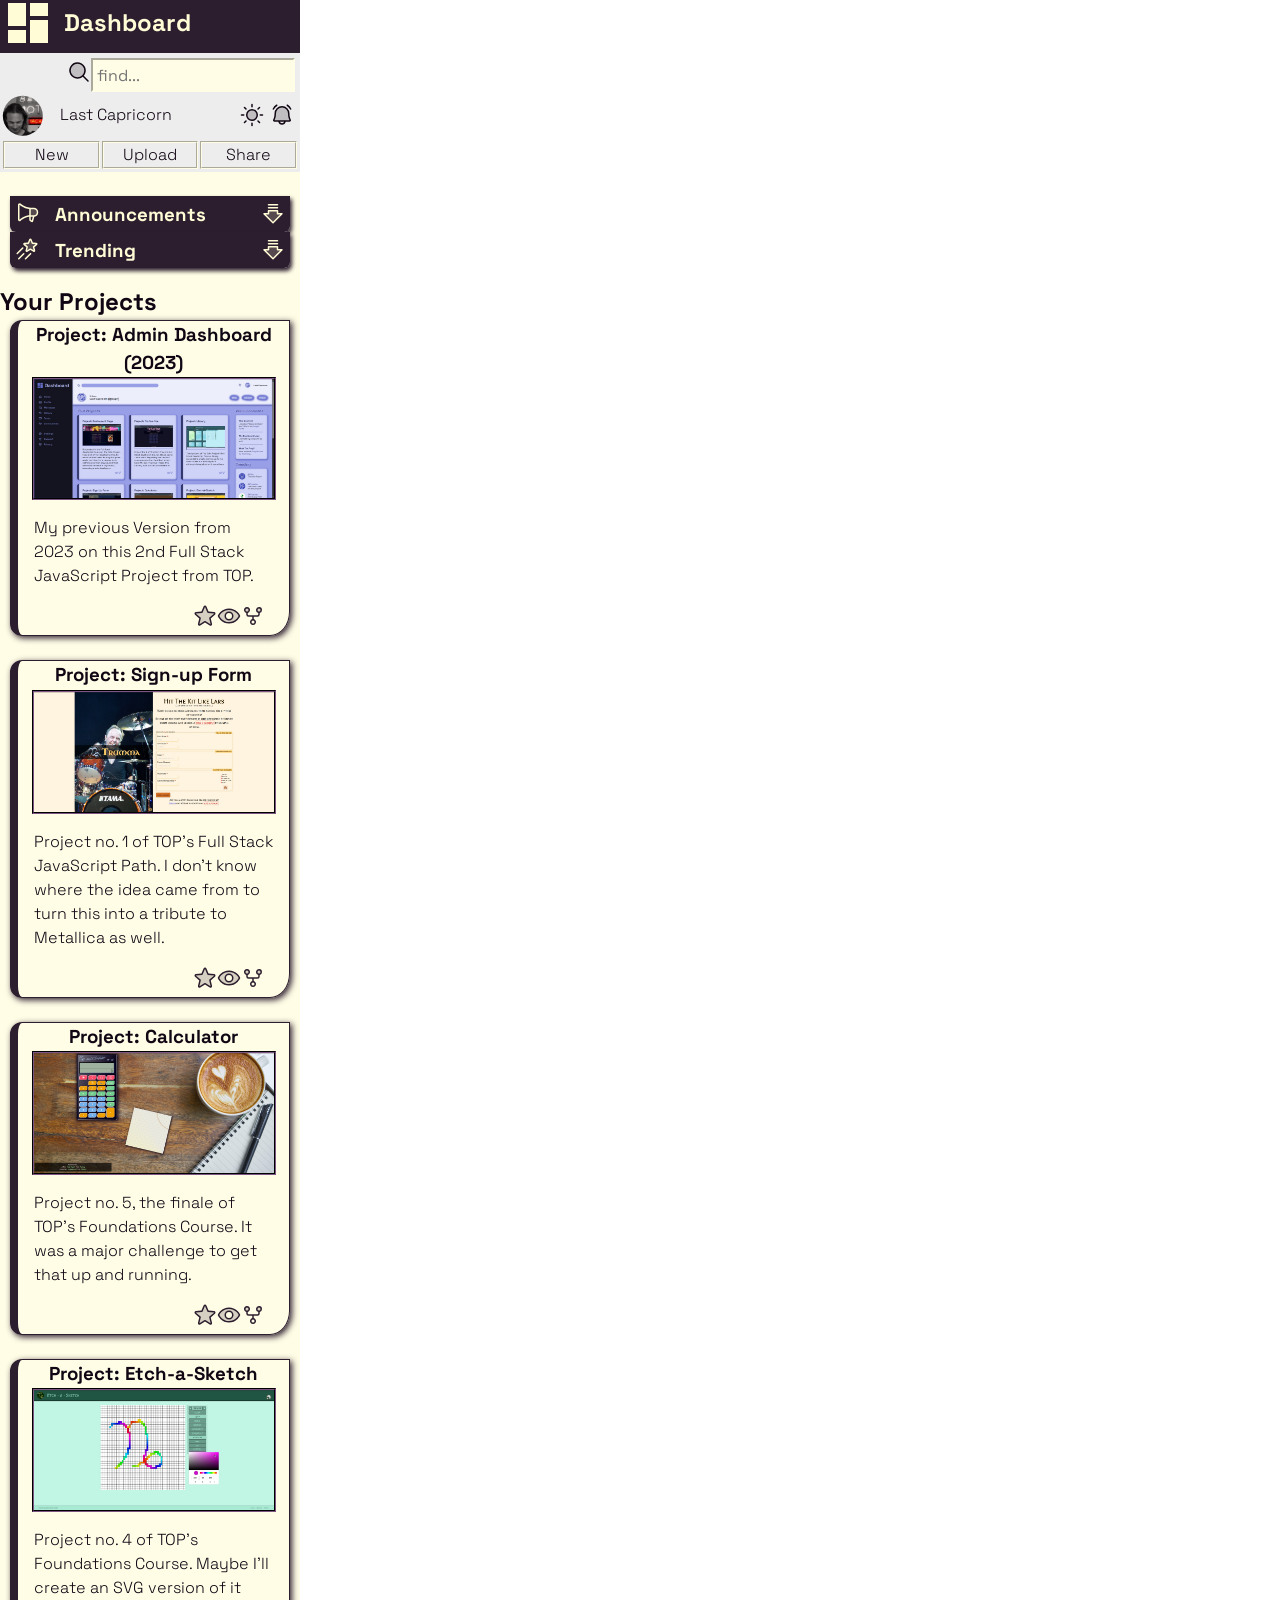
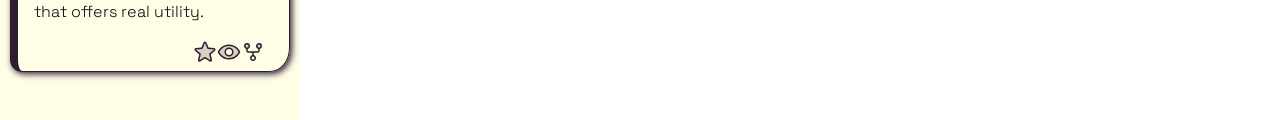
==== commit 1f5a0518: "Complete Contents for this Project - complete Style for Mobile - remove unused files - remove unused" ====
--- a/index.html
+++ b/index.html
@@ -4,55 +4,149 @@
   <meta charset="UTF-8">
   <meta http-equiv="X-UA-Compatible" content="ie=edge">
   <meta name="viewport" content="width=device-width, initial-scale=1.0">
-  <link rel="stylesheet" href="./icons/css-icons/icons.css">
+  <link rel="stylesheet" href="./css/icons.css">
   <link rel="stylesheet" href="./css/style.css">
   <script defer src="./js/script.js"></script>
+  <link rel="shortcut icon" href="./images/lc_fav_berry.svg" type="image/svg+xml">
   <title>Dashboard 2Six</title>
 </head>
-<body>
-  <div class="dashboard">
-    <div class="left">
-      <nav>
-        <header>
-          <div class="logo">
-            <div class="rect rect_1"></div>
-            <div class="rect rect_2"></div>
-            <div class="rect rect_3"></div>
-            <div class="rect rect_4"></div>
-          </div>
-          <div class="title"><h1>DashBoard</h1></div>
-        </header>
+<body class="dashboard">
+  <nav class="menu">
+    <header>
+      <div class="logo" role="button">
+        <div class="rectangle r_1"></div>
+        <div class="rectangle r_2"></div>
+        <div class="rectangle r_3"></div>
+        <div class="rectangle r_4"></div>
+      </div>
+      <h1 class="title">Dashboard</h1>
+    </header>
+    <ul>
+      <li><a href="#"><span class="ph--house-duotone"></span>Home</a></li>
+      <li><a href="#"><span class="ph--identification-card-duotone"></span>Profile</a></li>
+      <li><a href="#"><span class="ph--chat-duotone"></span>Messages</a></li>
+      <li><a href="#"><span class="ph--clock-duotone"></span>History</a></li>
+      <li><a href="#"><span class="ph--chalkboard-duotone"></span>Tasks</a></li>
+      <li><a href="#"><span class="ph--users-three-duotone"></span>Communities</a></li>
+    </ul>
+    <ul>
+      <li><a href="#"><span class="ph--gear-duotone"></span>Settings</a></li>
+      <li><a href="#"><span class="ph--lightbulb-duotone"></span>Support</a></li>
+      <li><a href="#"><span class="ph--shield-check-duotone"></span>Privacy</a></li>
+    </ul>
+  </nav>
+  <div class="right">
+    <div class="top">
+      <form action="https:google.com/search" role="search">
+        <label for="find">
+          <span class="ph--magnifying-glass-duotone"></span>
+        </label>
+        <input type="search" id="find" name="q" placeholder="find...">
+      </form>
+      <div class="admin">
+        <span class="ph--sun-duotone" role="button"></span>
+        <span class="ph--bell-ringing-duotone"></span>
+        <img width="60">
+        <span>Last Capricorn</span>
+      </div>
+      <div class="greeting">
+        <span>Hi there,</span>
+        <img width="100">
+        <span>Last Capricorn (@LC)</span>
+      </div>
+      <ul>
+        <li><a href="">New</a></li>
+        <li><a href="">Upload</a></li>
+        <li><a href="">Share</a></li>
+      </ul>
+    </div>
+    <main>
+      <section class="projects">
+        <h2>Your Projects</h2>
+        <div class="cards">
+        </div>
+      </section>
+      <aside class="announcements">
+        <div name="announcements" role="button">
+          <span class="ph--megaphone-duotone"></span>
+          <h3>Announcements</h3>
+          <span class="ph--arrow-fat-lines-down-duotone"></span>
+        </div>
         <ul>
-          <li><a href="#"><span class="ph--house-duotone"></span>Home</a></li>
-          <li><a href="#"><span class="ph--identification-card-duotone"></span>Profile</a></li>
-          <li><a href="#"><span class="ph--chat-duotone"></span>Messages</a></li>
-          <li><a href="#"><span class="ph--clock-duotone"></span>History</a></li>
-          <li><a href="#"><span class="ph--chalkboard-duotone"></span>Tasks</a></li>
-          <li><a href="#"><span class="ph--users-three-duotone"></span>Communities</a></li>
+          <li>
+            <h4>Logo</h4>
+            <p>
+              Again, the logo is Grid too.
+              Am I correct in assuming that everyone knows a logo in the top-left
+              corner of a website always carries a certain functionality?
+            </p>
+          </li>
+          <li>
+            <h4>Projects</h4>
+            <p>
+              I'll display my upcoming projects here.
+              That's the plan, at least.
+            </p>
+          </li>
+          <li>
+            <h4>Awesome</h4>
+            <p>
+              ...playground this is.
+              I am putting far too much effort into this project.
+            </p>
+          </li>
+          <li>
+            <h4>SVG</h4>
+            <p>
+              The Google Fonts logo is homemade. Playground—remember?
+            </p>
+          </li>
         </ul>
+      </aside>
+      <aside class="trending">
+        <div name="trending" role="button">
+          <span class="ph--shooting-star-duotone"></span>
+          <h3> Trending</h3>
+          <span class="ph--arrow-fat-lines-down-duotone"></span>
+        </div>
         <ul>
-          <li><a href="#"><span class="ph--gear-duotone"></span>Settings</a></li>
-          <li><a href="#"><span class="ph--lightbulb-duotone"></span>Support</a></li>
-          <li><a href="#"><span class="ph--shield-check-duotone"></span>Privacy</a></li>
+          <li class="odin">
+            <div>
+            </div>
+            <a href="https://theodinproject.com">@odin</a>
+            <span>The Odin Project</span>
+          </li>
+          <li class="phosphor">
+            <div>
+              <span class="ph--phosphor-logo-duotone"></span>
+            </div>
+            <a href="https://phosphoricons.com/">@phosphor</a>
+            <span>...and once again I've used these amazing icons.</span>
+          </li>
+          <li class="gfont">
+            <div>
+              <svg xmlns="http://www.w3.org/2000/svg" width="50" height="50" viewBox="0 0 100 100">
+                <circle cx="50" cy="50" r="42" fill="currentBackground" stroke="currentColor" stroke-width="2" />
+                <circle cx="28" cy="35" r="10" fill="transparent" stroke="currentColor" stroke-width="2" />
+                <circle cx="68" cy="36" r="12" fill="transparent" stroke="currentColor" stroke-width="2" />
+                <circle cx="68" cy="62" r="14" fill="transparent" stroke="currentColor" stroke-width="2" />
+                <rect x="48" y="24" width="20" height="52" fill="transparent" stroke="currentColor" stroke-width="2" />
+                <polygon points="23 76 48 24 68 24 43 76" fill="transparent" stroke="currentColor" stroke-width="2" />
+              </svg>
+            </div>
+            <a href="https://fonts.google.com/">@fonts</a>
+            <span>Space Grotesk - I really like this font</span>
+          </li>
+          <li>
+            <div>
+              <img src="./images/lc_fav_berry.svg" alt="LC-Logo" width="40">
+            </div>
+            <a href="https://github.com/LastCapricorn">@LC</a>
+            <span>Everything is trending when media says so</span>
+          </li>
         </ul>
-      </nav>
-    </div>
-    <div class="right">
-      <div class="top">
-
-      </div>
-      <main>
-        <section class="cards">
-
-        </section>
-        <aside class="announcements">
-
-        </aside>
-        <aside class="trending">
-
-        </aside>
-      </main>
-    </div>
+      </aside>
+    </main>
   </div>
 </body>
 </html>
--- a/css/icons.css
+++ b/css/icons.css
@@ -0,0 +1,113 @@
+span.ph--house-duotone,
+span.ph--identification-card-duotone,
+span.ph--bell-ringing-duotone,
+span.ph--chat-duotone,
+span.ph--clock-duotone,
+span.ph--gear-duotone,
+span.ph--git-fork-duotone,
+span.ph--lightbulb-duotone,
+span.ph--magnifying-glass-duotone,
+span.ph--moon-duotone,
+span.ph--phosphor-logo-duotone,
+span.ph--shield-check-duotone,
+span.ph--star-duotone,
+span.ph--sun-duotone,
+span.ph--users-three-duotone,
+span.ph--arrow-fat-lines-down-duotone,
+span.ph--arrow-fat-lines-up-duotone,
+span.ph--chalkboard-duotone,
+span.ph--eye-duotone,
+span.ph--megaphone-duotone,
+span.ph--shooting-star-duotone {
+  display: inline-block;
+  width: 1em;
+  height: 1em;
+  --svg: url("data:image/svg+xml,%3Csvg xmlns='http://www.w3.org/2000/svg' viewBox='0 0 256 256'%3E%3Cg fill='black'%3E%3Cpath d='M216 120v96h-64v-64h-48v64H40v-96a8 8 0 0 1 2.34-5.66l80-80a8 8 0 0 1 11.32 0l80 80A8 8 0 0 1 216 120' opacity='.2'/%3E%3Cpath d='m219.31 108.68l-80-80a16 16 0 0 0-22.62 0l-80 80A15.87 15.87 0 0 0 32 120v96a8 8 0 0 0 8 8h64a8 8 0 0 0 8-8v-56h32v56a8 8 0 0 0 8 8h64a8 8 0 0 0 8-8v-96a15.87 15.87 0 0 0-4.69-11.32M208 208h-48v-56a8 8 0 0 0-8-8h-48a8 8 0 0 0-8 8v56H48v-88l80-80l80 80Z'/%3E%3C/g%3E%3C/svg%3E");
+  background-color: currentColor;
+  -webkit-mask-image: var(--svg);
+  mask-image: var(--svg);
+  -webkit-mask-repeat: no-repeat;
+  mask-repeat: no-repeat;
+  -webkit-mask-size: 100% 100%;
+  mask-size: 100% 100%;
+}
+
+span.ph--identification-card-duotone {
+  --svg: url("data:image/svg+xml,%3Csvg xmlns='http://www.w3.org/2000/svg' viewBox='0 0 256 256'%3E%3Cg fill='black'%3E%3Cpath d='M216 48H40a8 8 0 0 0-8 8v144a8 8 0 0 0 8 8h176a8 8 0 0 0 8-8V56a8 8 0 0 0-8-8M96 144a24 24 0 1 1 24-24a24 24 0 0 1-24 24' opacity='.2'/%3E%3Cpath d='M200 112a8 8 0 0 1-8 8h-40a8 8 0 0 1 0-16h40a8 8 0 0 1 8 8m-8 24h-40a8 8 0 0 0 0 16h40a8 8 0 0 0 0-16m40-80v144a16 16 0 0 1-16 16H40a16 16 0 0 1-16-16V56a16 16 0 0 1 16-16h176a16 16 0 0 1 16 16m-16 144V56H40v144zm-80.26-34a8 8 0 1 1-15.5 4c-2.63-10.26-13.06-18-24.25-18s-21.61 7.74-24.25 18a8 8 0 1 1-15.5-4a39.84 39.84 0 0 1 17.19-23.34a32 32 0 1 1 45.12 0a39.76 39.76 0 0 1 17.2 23.34ZM96 136a16 16 0 1 0-16-16a16 16 0 0 0 16 16'/%3E%3C/g%3E%3C/svg%3E");
+}
+
+span.ph--bell-ringing-duotone {
+  --svg: url("data:image/svg+xml,%3Csvg xmlns='http://www.w3.org/2000/svg' viewBox='0 0 256 256'%3E%3Cg fill='black'%3E%3Cpath d='M208 192H48a8 8 0 0 1-6.88-12C47.71 168.6 56 147.81 56 112a72 72 0 0 1 144 0c0 35.82 8.3 56.6 14.9 68a8 8 0 0 1-6.9 12' opacity='.2'/%3E%3Cpath d='M224 71.1a8 8 0 0 1-10.78-3.42a94.13 94.13 0 0 0-33.46-36.91a8 8 0 1 1 8.54-13.54a111.46 111.46 0 0 1 39.12 43.09A8 8 0 0 1 224 71.1M35.71 72a8 8 0 0 0 7.1-4.32a94.13 94.13 0 0 1 33.46-36.91a8 8 0 1 0-8.54-13.54a111.46 111.46 0 0 0-39.12 43.09A8 8 0 0 0 35.71 72m186.1 103.94A16 16 0 0 1 208 200h-40.8a40 40 0 0 1-78.4 0H48a16 16 0 0 1-13.79-24.06C43.22 160.39 48 138.28 48 112a80 80 0 0 1 160 0c0 26.27 4.78 48.38 13.81 63.94M150.62 200h-45.24a24 24 0 0 0 45.24 0M208 184c-10.64-18.27-16-42.49-16-72a64 64 0 0 0-128 0c0 29.52-5.38 53.74-16 72Z'/%3E%3C/g%3E%3C/svg%3E");
+}
+
+span.ph--chat-duotone {
+  --svg: url("data:image/svg+xml,%3Csvg xmlns='http://www.w3.org/2000/svg' viewBox='0 0 256 256'%3E%3Cg fill='black'%3E%3Cpath d='M224 64v128a8 8 0 0 1-8 8H80l-34.85 30.11A8 8 0 0 1 32 224V64a8 8 0 0 1 8-8h176a8 8 0 0 1 8 8' opacity='.2'/%3E%3Cpath d='M216 48H40a16 16 0 0 0-16 16v160a15.84 15.84 0 0 0 9.25 14.5A16.05 16.05 0 0 0 40 240a15.9 15.9 0 0 0 10.25-3.78l.09-.07L83 208h133a16 16 0 0 0 16-16V64a16 16 0 0 0-16-16m0 144H80a8 8 0 0 0-5.23 1.95L40 224V64h176Z'/%3E%3C/g%3E%3C/svg%3E");
+}
+
+span.ph--clock-duotone {
+  --svg: url("data:image/svg+xml,%3Csvg xmlns='http://www.w3.org/2000/svg' viewBox='0 0 256 256'%3E%3Cg fill='black'%3E%3Cpath d='M224 128a96 96 0 1 1-96-96a96 96 0 0 1 96 96' opacity='.2'/%3E%3Cpath d='M128 24a104 104 0 1 0 104 104A104.11 104.11 0 0 0 128 24m0 192a88 88 0 1 1 88-88a88.1 88.1 0 0 1-88 88m64-88a8 8 0 0 1-8 8h-56a8 8 0 0 1-8-8V72a8 8 0 0 1 16 0v48h48a8 8 0 0 1 8 8'/%3E%3C/g%3E%3C/svg%3E");
+}
+
+span.ph--gear-duotone {
+  --svg: url("data:image/svg+xml,%3Csvg xmlns='http://www.w3.org/2000/svg' viewBox='0 0 256 256'%3E%3Cg fill='black'%3E%3Cpath d='m207.86 123.18l16.78-21a99 99 0 0 0-10.07-24.29l-26.7-3a81 81 0 0 0-6.81-6.81l-3-26.71a99.4 99.4 0 0 0-24.3-10l-21 16.77a82 82 0 0 0-9.64 0l-21-16.78a99 99 0 0 0-24.21 10.07l-3 26.7a81 81 0 0 0-6.81 6.81l-26.71 3a99.4 99.4 0 0 0-10 24.3l16.77 21a82 82 0 0 0 0 9.64l-16.78 21a99 99 0 0 0 10.07 24.29l26.7 3a81 81 0 0 0 6.81 6.81l3 26.71a99.4 99.4 0 0 0 24.3 10l21-16.77a82 82 0 0 0 9.64 0l21 16.78a99 99 0 0 0 24.29-10.07l3-26.7a81 81 0 0 0 6.81-6.81l26.71-3a99.4 99.4 0 0 0 10-24.3l-16.77-21a82 82 0 0 0-.08-9.64M128 168a40 40 0 1 1 40-40a40 40 0 0 1-40 40' opacity='.2'/%3E%3Cpath d='M128 80a48 48 0 1 0 48 48a48.05 48.05 0 0 0-48-48m0 80a32 32 0 1 1 32-32a32 32 0 0 1-32 32m88-29.84q.06-2.16 0-4.32l14.92-18.64a8 8 0 0 0 1.48-7.06a107.6 107.6 0 0 0-10.88-26.25a8 8 0 0 0-6-3.93l-23.72-2.64q-1.48-1.56-3-3L186 40.54a8 8 0 0 0-3.94-6a107.3 107.3 0 0 0-26.25-10.86a8 8 0 0 0-7.06 1.48L130.16 40h-4.32L107.2 25.11a8 8 0 0 0-7.06-1.48a107.6 107.6 0 0 0-26.25 10.88a8 8 0 0 0-3.93 6l-2.64 23.76q-1.56 1.49-3 3L40.54 70a8 8 0 0 0-6 3.94a107.7 107.7 0 0 0-10.87 26.25a8 8 0 0 0 1.49 7.06L40 125.84v4.32L25.11 148.8a8 8 0 0 0-1.48 7.06a107.6 107.6 0 0 0 10.88 26.25a8 8 0 0 0 6 3.93l23.72 2.64q1.49 1.56 3 3L70 215.46a8 8 0 0 0 3.94 6a107.7 107.7 0 0 0 26.25 10.87a8 8 0 0 0 7.06-1.49L125.84 216q2.16.06 4.32 0l18.64 14.92a8 8 0 0 0 7.06 1.48a107.2 107.2 0 0 0 26.25-10.88a8 8 0 0 0 3.93-6l2.64-23.72q1.56-1.48 3-3l23.78-2.8a8 8 0 0 0 6-3.94a107.7 107.7 0 0 0 10.87-26.25a8 8 0 0 0-1.49-7.06Zm-16.1-6.5a74 74 0 0 1 0 8.68a8 8 0 0 0 1.74 5.48l14.19 17.73a91.6 91.6 0 0 1-6.23 15l-22.6 2.56a8 8 0 0 0-5.1 2.64a74 74 0 0 1-6.14 6.14a8 8 0 0 0-2.64 5.1l-2.51 22.58a91.3 91.3 0 0 1-15 6.23l-17.74-14.19a8 8 0 0 0-5-1.75h-.48a74 74 0 0 1-8.68 0a8.06 8.06 0 0 0-5.48 1.74l-17.78 14.2a91.6 91.6 0 0 1-15-6.23L82.89 187a8 8 0 0 0-2.64-5.1a74 74 0 0 1-6.14-6.14a8 8 0 0 0-5.1-2.64l-22.58-2.52a91.3 91.3 0 0 1-6.23-15l14.19-17.74a8 8 0 0 0 1.74-5.48a74 74 0 0 1 0-8.68a8 8 0 0 0-1.74-5.48L40.2 100.45a91.6 91.6 0 0 1 6.23-15L69 82.89a8 8 0 0 0 5.1-2.64a74 74 0 0 1 6.14-6.14A8 8 0 0 0 82.89 69l2.51-22.57a91.3 91.3 0 0 1 15-6.23l17.74 14.19a8 8 0 0 0 5.48 1.74a74 74 0 0 1 8.68 0a8.06 8.06 0 0 0 5.48-1.74l17.77-14.19a91.6 91.6 0 0 1 15 6.23L173.11 69a8 8 0 0 0 2.64 5.1a74 74 0 0 1 6.14 6.14a8 8 0 0 0 5.1 2.64l22.58 2.51a91.3 91.3 0 0 1 6.23 15l-14.19 17.74a8 8 0 0 0-1.74 5.53Z'/%3E%3C/g%3E%3C/svg%3E");
+}
+
+span.ph--git-fork-duotone {
+  --svg: url("data:image/svg+xml,%3Csvg xmlns='http://www.w3.org/2000/svg' viewBox='0 0 256 256'%3E%3Cg fill='black'%3E%3Cpath d='M88 64a24 24 0 1 1-24-24a24 24 0 0 1 24 24m104-24a24 24 0 1 0 24 24a24 24 0 0 0-24-24' opacity='.2'/%3E%3Cpath d='M224 64a32 32 0 1 0-40 31v17a8 8 0 0 1-8 8H80a8 8 0 0 1-8-8V95a32 32 0 1 0-16 0v17a24 24 0 0 0 24 24h40v25a32 32 0 1 0 16 0v-25h40a24 24 0 0 0 24-24V95a32.06 32.06 0 0 0 24-31M48 64a16 16 0 1 1 16 16a16 16 0 0 1-16-16m96 128a16 16 0 1 1-16-16a16 16 0 0 1 16 16m48-112a16 16 0 1 1 16-16a16 16 0 0 1-16 16'/%3E%3C/g%3E%3C/svg%3E");
+}
+
+span.ph--lightbulb-duotone {
+  --svg: url("data:image/svg+xml,%3Csvg xmlns='http://www.w3.org/2000/svg' viewBox='0 0 256 256'%3E%3Cg fill='black'%3E%3Cpath d='M208 104a79.86 79.86 0 0 1-30.59 62.92A24.29 24.29 0 0 0 168 186v6a8 8 0 0 1-8 8H96a8 8 0 0 1-8-8v-6a24.11 24.11 0 0 0-9.3-19A79.87 79.87 0 0 1 48 104.45C47.76 61.09 82.72 25 126.07 24A80 80 0 0 1 208 104' opacity='.2'/%3E%3Cpath d='M176 232a8 8 0 0 1-8 8H88a8 8 0 0 1 0-16h80a8 8 0 0 1 8 8m40-128a87.55 87.55 0 0 1-33.64 69.21A16.24 16.24 0 0 0 176 186v6a16 16 0 0 1-16 16H96a16 16 0 0 1-16-16v-6a16 16 0 0 0-6.23-12.66A87.59 87.59 0 0 1 40 104.49C39.74 56.83 78.26 17.14 125.88 16A88 88 0 0 1 216 104m-16 0a72 72 0 0 0-73.74-72c-39 .92-70.47 33.39-70.26 72.39a71.65 71.65 0 0 0 27.64 56.3A32 32 0 0 1 96 186v6h64v-6a32.15 32.15 0 0 1 12.47-25.35A71.65 71.65 0 0 0 200 104m-16.11-9.34a57.6 57.6 0 0 0-46.56-46.55a8 8 0 0 0-2.66 15.78c16.57 2.79 30.63 16.85 33.44 33.45A8 8 0 0 0 176 104a9 9 0 0 0 1.35-.11a8 8 0 0 0 6.54-9.23'/%3E%3C/g%3E%3C/svg%3E");
+}
+
+span.ph--magnifying-glass-duotone {
+  --svg: url("data:image/svg+xml,%3Csvg xmlns='http://www.w3.org/2000/svg' viewBox='0 0 256 256'%3E%3Cg fill='black'%3E%3Cpath d='M192 112a80 80 0 1 1-80-80a80 80 0 0 1 80 80' opacity='.2'/%3E%3Cpath d='m229.66 218.34l-50.06-50.06a88.21 88.21 0 1 0-11.32 11.31l50.06 50.07a8 8 0 0 0 11.32-11.32M40 112a72 72 0 1 1 72 72a72.08 72.08 0 0 1-72-72'/%3E%3C/g%3E%3C/svg%3E");
+}
+
+span.ph--moon-duotone {
+  --svg: url("data:image/svg+xml,%3Csvg xmlns='http://www.w3.org/2000/svg' viewBox='0 0 256 256'%3E%3Cg fill='black'%3E%3Cpath d='M227.89 147.89A96 96 0 1 1 108.11 28.11a96.09 96.09 0 0 0 119.78 119.78' opacity='.2'/%3E%3Cpath d='M233.54 142.23a8 8 0 0 0-8-2a88.08 88.08 0 0 1-109.8-109.8a8 8 0 0 0-10-10a104.84 104.84 0 0 0-52.91 37A104 104 0 0 0 136 224a103.1 103.1 0 0 0 62.52-20.88a104.84 104.84 0 0 0 37-52.91a8 8 0 0 0-1.98-7.98m-44.64 48.11A88 88 0 0 1 65.66 67.11a89 89 0 0 1 31.4-26A106 106 0 0 0 96 56a104.11 104.11 0 0 0 104 104a106 106 0 0 0 14.92-1.06a89 89 0 0 1-26.02 31.4'/%3E%3C/g%3E%3C/svg%3E");
+}
+
+span.ph--phosphor-logo-duotone {
+  --svg: url("data:image/svg+xml,%3Csvg xmlns='http://www.w3.org/2000/svg' viewBox='0 0 256 256'%3E%3Cg fill='black'%3E%3Cpath d='M216 104a64 64 0 0 1-64 64h-8V40h8a64 64 0 0 1 64 64M72 168h72L72 40Z' opacity='.2'/%3E%3Cpath d='M152 32H72a8 8 0 0 0-8 8v128a80.09 80.09 0 0 0 80 80a8 8 0 0 0 8-8v-64a72 72 0 0 0 0-144M80 70.54L130.32 160H80Zm56 161A64.14 64.14 0 0 1 80.51 176H136Zm0-94L85.68 48H136ZM152 160V48a56 56 0 0 1 0 112'/%3E%3C/g%3E%3C/svg%3E");
+}
+
+span.ph--shield-check-duotone {
+  --svg: url("data:image/svg+xml,%3Csvg xmlns='http://www.w3.org/2000/svg' viewBox='0 0 256 256'%3E%3Cg fill='black'%3E%3Cpath d='M216 56v56c0 96-88 120-88 120s-88-24-88-120V56a8 8 0 0 1 8-8h160a8 8 0 0 1 8 8' opacity='.2'/%3E%3Cpath d='M208 40H48a16 16 0 0 0-16 16v56c0 52.72 25.52 84.67 46.93 102.19c23.06 18.86 46 25.26 47 25.53a8 8 0 0 0 4.2 0c1-.27 23.91-6.67 47-25.53C198.48 196.67 224 164.72 224 112V56a16 16 0 0 0-16-16m0 72c0 37.07-13.66 67.16-40.6 89.42a129.3 129.3 0 0 1-39.4 22.2a128.3 128.3 0 0 1-38.92-21.81C61.82 179.51 48 149.3 48 112V56h160ZM82.34 141.66a8 8 0 0 1 11.32-11.32L112 148.69l50.34-50.35a8 8 0 0 1 11.32 11.32l-56 56a8 8 0 0 1-11.32 0Z'/%3E%3C/g%3E%3C/svg%3E");
+}
+
+span.ph--star-duotone {
+  --svg: url("data:image/svg+xml,%3Csvg xmlns='http://www.w3.org/2000/svg' viewBox='0 0 256 256'%3E%3Cg fill='black'%3E%3Cpath d='m229.06 108.79l-48.7 42l14.88 62.79a8.4 8.4 0 0 1-12.52 9.17L128 189.09l-54.72 33.65a8.4 8.4 0 0 1-12.52-9.17l14.88-62.79l-48.7-42A8.46 8.46 0 0 1 31.73 94l63.91-5.2l24.62-59.6a8.36 8.36 0 0 1 15.48 0l24.62 59.6l63.91 5.2a8.46 8.46 0 0 1 4.79 14.79' opacity='.2'/%3E%3Cpath d='M239.18 97.26A16.38 16.38 0 0 0 224.92 86l-59-4.76l-22.78-55.09a16.36 16.36 0 0 0-30.27 0L90.11 81.23L31.08 86a16.46 16.46 0 0 0-9.37 28.86l45 38.83L53 211.75a16.38 16.38 0 0 0 24.5 17.82l50.5-31.08l50.53 31.08A16.4 16.4 0 0 0 203 211.75l-13.76-58.07l45-38.83a16.43 16.43 0 0 0 4.94-17.59m-15.34 5.47l-48.7 42a8 8 0 0 0-2.56 7.91l14.88 62.8a.37.37 0 0 1-.17.48c-.18.14-.23.11-.38 0l-54.72-33.65a8 8 0 0 0-8.38 0l-54.72 33.67c-.15.09-.19.12-.38 0a.37.37 0 0 1-.17-.48l14.88-62.8a8 8 0 0 0-2.56-7.91l-48.7-42c-.12-.1-.23-.19-.13-.5s.18-.27.33-.29l63.92-5.16a8 8 0 0 0 6.72-4.94l24.62-59.61c.08-.17.11-.25.35-.25s.27.08.35.25L153 91.86a8 8 0 0 0 6.75 4.92l63.92 5.16c.15 0 .24 0 .33.29s0 .4-.16.5'/%3E%3C/g%3E%3C/svg%3E");
+}
+
+span.ph--sun-duotone {
+  --svg: url("data:image/svg+xml,%3Csvg xmlns='http://www.w3.org/2000/svg' viewBox='0 0 256 256'%3E%3Cg fill='black'%3E%3Cpath d='M184 128a56 56 0 1 1-56-56a56 56 0 0 1 56 56' opacity='.2'/%3E%3Cpath d='M120 40V16a8 8 0 0 1 16 0v24a8 8 0 0 1-16 0m72 88a64 64 0 1 1-64-64a64.07 64.07 0 0 1 64 64m-16 0a48 48 0 1 0-48 48a48.05 48.05 0 0 0 48-48M58.34 69.66a8 8 0 0 0 11.32-11.32l-16-16a8 8 0 0 0-11.32 11.32Zm0 116.68l-16 16a8 8 0 0 0 11.32 11.32l16-16a8 8 0 0 0-11.32-11.32M192 72a8 8 0 0 0 5.66-2.34l16-16a8 8 0 0 0-11.32-11.32l-16 16A8 8 0 0 0 192 72m5.66 114.34a8 8 0 0 0-11.32 11.32l16 16a8 8 0 0 0 11.32-11.32ZM48 128a8 8 0 0 0-8-8H16a8 8 0 0 0 0 16h24a8 8 0 0 0 8-8m80 80a8 8 0 0 0-8 8v24a8 8 0 0 0 16 0v-24a8 8 0 0 0-8-8m112-88h-24a8 8 0 0 0 0 16h24a8 8 0 0 0 0-16'/%3E%3C/g%3E%3C/svg%3E");
+}
+
+span.ph--users-three-duotone {
+  --svg: url("data:image/svg+xml,%3Csvg xmlns='http://www.w3.org/2000/svg' viewBox='0 0 256 256'%3E%3Cg fill='black'%3E%3Cpath d='M168 144a40 40 0 1 1-40-40a40 40 0 0 1 40 40M64 56a32 32 0 1 0 32 32a32 32 0 0 0-32-32m128 0a32 32 0 1 0 32 32a32 32 0 0 0-32-32' opacity='.2'/%3E%3Cpath d='M244.8 150.4a8 8 0 0 1-11.2-1.6A51.6 51.6 0 0 0 192 128a8 8 0 0 1 0-16a24 24 0 1 0-23.24-30a8 8 0 1 1-15.5-4A40 40 0 1 1 219 117.51a67.94 67.94 0 0 1 27.43 21.68a8 8 0 0 1-1.63 11.21M190.92 212a8 8 0 1 1-13.85 8a57 57 0 0 0-98.15 0a8 8 0 1 1-13.84-8a72.06 72.06 0 0 1 33.74-29.92a48 48 0 1 1 58.36 0A72.06 72.06 0 0 1 190.92 212M128 176a32 32 0 1 0-32-32a32 32 0 0 0 32 32m-56-56a8 8 0 0 0-8-8a24 24 0 1 1 23.24-30a8 8 0 1 0 15.5-4A40 40 0 1 0 37 117.51a67.94 67.94 0 0 0-27.4 21.68a8 8 0 1 0 12.8 9.61A51.6 51.6 0 0 1 64 128a8 8 0 0 0 8-8'/%3E%3C/g%3E%3C/svg%3E");
+}
+
+span.ph--arrow-fat-lines-down-duotone {
+  --svg: url("data:image/svg+xml,%3Csvg xmlns='http://www.w3.org/2000/svg' viewBox='0 0 256 256'%3E%3Cg fill='black'%3E%3Cpath d='m224 136l-96 96l-96-96h48v-32h96v32Z' opacity='.2'/%3E%3Cpath d='M231.39 132.94A8 8 0 0 0 224 128h-40v-24a8 8 0 0 0-8-8H80a8 8 0 0 0-8 8v24H32a8 8 0 0 0-5.66 13.66l96 96a8 8 0 0 0 11.32 0l96-96a8 8 0 0 0 1.73-8.72M128 220.69L51.31 144H80a8 8 0 0 0 8-8v-24h80v24a8 8 0 0 0 8 8h28.69ZM72 40a8 8 0 0 1 8-8h96a8 8 0 0 1 0 16H80a8 8 0 0 1-8-8m0 32a8 8 0 0 1 8-8h96a8 8 0 0 1 0 16H80a8 8 0 0 1-8-8'/%3E%3C/g%3E%3C/svg%3E");
+}
+
+span.ph--arrow-fat-lines-up-duotone {
+  --svg: url("data:image/svg+xml,%3Csvg xmlns='http://www.w3.org/2000/svg' viewBox='0 0 256 256'%3E%3Cg fill='black'%3E%3Cpath d='M224 120h-48v32H80v-32H32l96-96Z' opacity='.2'/%3E%3Cpath d='m229.66 114.34l-96-96a8 8 0 0 0-11.32 0l-96 96A8 8 0 0 0 32 128h40v24a8 8 0 0 0 8 8h96a8 8 0 0 0 8-8v-24h40a8 8 0 0 0 5.66-13.66M176 112a8 8 0 0 0-8 8v24H88v-24a8 8 0 0 0-8-8H51.31L128 35.31L204.69 112Zm8 104a8 8 0 0 1-8 8H80a8 8 0 0 1 0-16h96a8 8 0 0 1 8 8m0-32a8 8 0 0 1-8 8H80a8 8 0 0 1 0-16h96a8 8 0 0 1 8 8'/%3E%3C/g%3E%3C/svg%3E");
+}
+
+span.ph--chalkboard-duotone {
+  --svg: url("data:image/svg+xml,%3Csvg xmlns='http://www.w3.org/2000/svg' viewBox='0 0 256 256'%3E%3Cg fill='black'%3E%3Cpath d='M192 80v88h-72v32H64V80Z' opacity='.2'/%3E%3Cpath d='M240 192h-8V56a16 16 0 0 0-16-16H40a16 16 0 0 0-16 16v136h-8a8 8 0 0 0 0 16h224a8 8 0 0 0 0-16M40 56h176v136h-16v-24a8 8 0 0 0-8-8h-72a8 8 0 0 0-8 8v24H72V88h112v48a8 8 0 0 0 16 0V80a8 8 0 0 0-8-8H64a8 8 0 0 0-8 8v112H40Zm144 136h-56v-16h56Z'/%3E%3C/g%3E%3C/svg%3E");
+}
+
+span.ph--eye-duotone {
+  --svg: url("data:image/svg+xml,%3Csvg xmlns='http://www.w3.org/2000/svg' viewBox='0 0 256 256'%3E%3Cg fill='black'%3E%3Cpath d='M128 56c-80 0-112 72-112 72s32 72 112 72s112-72 112-72s-32-72-112-72m0 112a40 40 0 1 1 40-40a40 40 0 0 1-40 40' opacity='.2'/%3E%3Cpath d='M247.31 124.76c-.35-.79-8.82-19.58-27.65-38.41C194.57 61.26 162.88 48 128 48S61.43 61.26 36.34 86.35C17.51 105.18 9 124 8.69 124.76a8 8 0 0 0 0 6.5c.35.79 8.82 19.57 27.65 38.4C61.43 194.74 93.12 208 128 208s66.57-13.26 91.66-38.34c18.83-18.83 27.3-37.61 27.65-38.4a8 8 0 0 0 0-6.5M128 192c-30.78 0-57.67-11.19-79.93-33.25A133.5 133.5 0 0 1 25 128a133.3 133.3 0 0 1 23.07-30.75C70.33 75.19 97.22 64 128 64s57.67 11.19 79.93 33.25A133.5 133.5 0 0 1 231.05 128c-7.21 13.46-38.62 64-103.05 64m0-112a48 48 0 1 0 48 48a48.05 48.05 0 0 0-48-48m0 80a32 32 0 1 1 32-32a32 32 0 0 1-32 32'/%3E%3C/g%3E%3C/svg%3E");
+}
+
+span.ph--megaphone-duotone {
+  --svg: url("data:image/svg+xml,%3Csvg xmlns='http://www.w3.org/2000/svg' viewBox='0 0 256 256'%3E%3Cg fill='black'%3E%3Cpath d='M240 120a40 40 0 0 1-40 40h-40V80h40a40 40 0 0 1 40 40' opacity='.2'/%3E%3Cpath d='M248 120a48.05 48.05 0 0 0-48-48h-39.8c-2.91-.17-53.62-3.74-101.91-44.24A16 16 0 0 0 32 40v160a16 16 0 0 0 26.29 12.25c37.77-31.68 77-40.76 93.71-43.3v31.72a16 16 0 0 0 7.12 13.33l11 7.33A16 16 0 0 0 194.5 212l11.77-44.36A48.07 48.07 0 0 0 248 120M48 199.93V40c42.81 35.91 86.63 45 104 47.24v65.48c-17.35 2.28-61.16 11.35-104 47.21m131 8v.11l-11-7.33V168h21.6ZM200 152h-32V88h32a32 32 0 1 1 0 64'/%3E%3C/g%3E%3C/svg%3E");
+}
+
+span.ph--shooting-star-duotone {
+  --svg: url("data:image/svg+xml,%3Csvg xmlns='http://www.w3.org/2000/svg' viewBox='0 0 256 256'%3E%3Cg fill='black'%3E%3Cpath d='m230.08 78.26l-31.84 26.88l9.76 40.19a5.46 5.46 0 0 1-8.19 5.86L164 129.66l-35.78 21.53a5.46 5.46 0 0 1-8.19-5.86l9.73-40.19l-31.84-26.88a5.38 5.38 0 0 1 3.13-9.48l41.79-3.31l16.1-38.14a5.51 5.51 0 0 1 10.12 0l16.1 38.14L227 68.78a5.38 5.38 0 0 1 3.08 9.48' opacity='.2'/%3E%3Cpath d='M239.35 70.08a13.41 13.41 0 0 0-11.77-9.28l-36.94-2.92l-14.21-33.66a13.51 13.51 0 0 0-24.86 0l-14.21 33.66l-36.94 2.92a13.39 13.39 0 0 0-7.66 23.58l28.06 23.68l-8.56 35.39a13.32 13.32 0 0 0 5.1 13.91a13.51 13.51 0 0 0 15 .69L164 139l31.65 19.06a13.54 13.54 0 0 0 15-.69a13.34 13.34 0 0 0 5.09-13.91l-8.56-35.39l28.06-23.68a13.32 13.32 0 0 0 4.11-14.31M193.08 99a8 8 0 0 0-2.61 8l8.28 34.21l-30.62-18.41a8 8 0 0 0-8.25 0l-30.62 18.43l8.28-34.23a8 8 0 0 0-2.62-8L108 76.26l35.52-2.81a8 8 0 0 0 6.74-4.87L164 35.91l13.79 32.67a8 8 0 0 0 6.74 4.87l35.53 2.81Zm-105 24.18l-58.42 58.48a8 8 0 0 1-11.32-11.32l58.45-58.45a8 8 0 0 1 11.32 11.32Zm10.81 49.87a8 8 0 0 1 0 11.31l-53.23 53.3a8 8 0 0 1-11.32-11.32l53.27-53.26a8 8 0 0 1 11.31 0Zm73-1a8 8 0 0 1 0 11.32l-54.28 54.28a8 8 0 0 1-11.32-11.32l54.29-54.28a8 8 0 0 1 11.36.01Z'/%3E%3C/g%3E%3C/svg%3E");
+}
--- a/css/style.css
+++ b/css/style.css
@@ -1,17 +1,58 @@
 @font-face {
   font-family: 'Space Grotesk';
-  src: url('../fonts/Space_Grotesk/SpaceGrotesk-VariableFont_wght.woff2') format('woff2'),
-    url('../fonts/Space_Grotesk/SpaceGrotesk-VariableFont_wght.ttf') format('ttf');
+  src: url('../fonts/SpaceGrotesk-VariableFont_wght.woff2') format('woff2'),
+    url('../fonts/SpaceGrotesk-VariableFont_wght.ttf') format('ttf');
   font-optical-sizing: auto;
   font-weight: 300 700;
   font-style: normal;
   font-display: swap;
 }
 :root {
+  /* --- colors -----------------------------*/
   --bg-nav: hsl(290 21% 15% / 1);
+  --bg-top: hsl(0 0% 93% / 1);
+  --bg-main: hsl(55 100% 95% / 1);
+  --bg-a-hover: hsl(290 21% 18% / 1);
   --ch-light: hsl(55 100% 92% / 1);
+  --ch-dark: hsl(290 50% 5% / 1);
+  --ch-a-hover: hsl(55 100% 84% / 1);
+  --ol-input: hsl(290 100% 45% / 1);
+  --icon-card-hover: hsl(290 65% 35% / 1);
+  /* ----------------------------------------*/
+  --lc-img-src: url("../images/Bates_Motel.jpg")
+}
+@property --menu-width {
+  syntax: "<length>";
+  inherits: true;
+  initial-value: 300px;
+}
+@property --menu-height {
+  syntax: "<length>";
+  inherits: true;
+  initial-value: 53px;
+}
+@property --menu-pad-top {
+  syntax: "<length>";
+  inherits: true;
+  initial-value: 3.2px;
+}
+@property --menu-pad-left {
+  syntax: "<length>";
+  inherits: true;
+  initial-value: 8px;
+}
+@property --announce-hght {
+  syntax: "<length>";
+  inherits: true;
+  initial-value: 36px;
+}
+@property --trend-hght {
+  syntax: "<length>";
+  inherits: true;
+  initial-value: 36px;
 }
 html {
+  height: 100dvh;
   box-sizing: border-box;
   font-size: 16px;
   line-height: 1.5;
@@ -22,19 +63,47 @@
   padding: 0;
 }
 body {
+  height: 100%;
   font-family: "Space Grotesk", system-ui, -apple-system, BlinkMacSystemFont, 'Segoe UI', Roboto, Oxygen, Ubuntu, Cantarell, 'Open Sans', 'Helvetica Neue', sans-serif;
   font-weight: 300;
-  color: var(--ch-light);
-}
+  color: var(--ch-dark);
+}
+ul {
+  list-style-type: none;
+}
+a:any-link {
+  text-decoration: none;
+}
+[class^="ph--"] {
+  font-size: 1.5rem;
+}
+[role="button"] {
+  cursor: pointer;
+}
+/* ---------------------------------------- */
 .dashboard {
   display: grid;
-  grid-template-columns: 300px auto;
-}
-.left {
-  background-color: var(--bg-nav);
+  grid-template-columns: var(--menu-width);
+  transition: 300ms;
+}
+.dashboard.drop {
+  --menu-height: 460px;
+}
+.menu {
+  width: var(--menu-width);
+  height: var(--menu-height);
+  padding-top: var(--menu-pad-top);
+  padding-left: var(--menu-pad-left);
+  overflow: hidden;
+  background-color: var(--bg-nav);
+  transition: 300ms;
+}
+.dashboard.drop .menu {
+  height : var(--menu-height);
 }
 header {
-  display: flex;
+  display: grid;
+  grid-template-columns: 40px 1fr;
   align-items: center;
   gap: 1rem;
 }
@@ -45,19 +114,374 @@
   grid-template: 1fr 0.5fr 1fr / 1fr 1fr;
   gap: 4px;
 }
-.rect {
+.title {
+  color: var(--ch-light);
+}
+.rectangle {
   background-color: var(--ch-light);
 }
-.rect.rect_1 {
+.rectangle.r_1 {
   grid-row: span 2;
 }
-.rect.rect_3 {
+.rectangle.r_3 {
   grid-row: span 2;
 }
-.dashboard ul {
+.menu ul + ul {
+  margin-top: 3rem;
+}
+.menu a:any-link {
+  padding: 0.5rem 0;
+  color: var(--ch-light);
+  display: grid;
+  grid-template-columns: 40px auto;
+  gap: 1rem;
+  justify-content: start;
+  transition: 400ms;
+}
+.menu span {
+  justify-self: center;
+}
+.menu a:hover,
+.menu a:focus,
+.menu a:active {
+  background-color: var(--bg-a-hover);
+  color: var(--ch-a-hover);
+  transition: 400ms;
+}
+/* ---------------------------------------- */
+.top {
+  background-color: var(--bg-top);
+  color: var(--ch-dark);
+}
+.top img {
+  content: var(--lc-img-src);
+  display: inline-block;
+  max-width: 100%;
+}
+.top form {
+  display: grid;
+  grid-template-columns: 24px auto;
+  justify-content: end;
+  align-items: center;
+  padding-right: 0.3rem;
+  padding-top: 0.3rem;
+}
+.top input {
+  appearance: none;
+  font-family: inherit;
+  font-size: inherit;
+  padding: 0.3rem;
+  background-color: var(--bg-main);
+  border: 2px inset var(--bg-main);
+}
+.top input:focus {
+  outline: 1px dotted var(--ol-input);
+  outline-offset: -4px;
+}
+.admin {
+  display: grid;
+  grid-template-columns: auto 1fr 30px 30px;
+  justify-content: space-evenly;
+  align-items: center;
+}
+.top .admin img {
+  clip-path: circle(20px at 38% 52%);
+}
+.admin [class^="ph--"] {
+  order: 1;
+}
+.admin [role="button"]:hover,
+.admin [role="button"]:active,
+.admin [role="button"]:focus {
+  color: var(--icon-card-hover);
+}
+.greeting {
+  display: none;
+}
+.top .greeting img {
+  clip-path: circle(32px at 38% 52%);
+}
+.top ul {
+  padding: 0.2rem;
+  display: grid;
+  grid-template-columns: repeat(3, 1fr);
+  gap: 0.1rem;
+  text-align: center;
+}
+.top li a:any-link {
+  display: block;
+  color: var(--ch-dark);
+  border: 2px groove var(--bg-main);
+  transition: 300ms;
+}
+.top li a:hover,
+.top li a:active,
+.top li a:focus {
+  background-color: var(--bg-nav);
+  color: var(--ch-a-hover);
+}
+/* ---------------------------------------- */
+main {
+  padding-top: 1.5rem;
+  padding-bottom: 3rem;
+  background-color: var(--bg-main);
+  display: grid;
+  grid-template-columns: 1fr;
+  column-gap: 1rem;
+  justify-items: center;
+}
+main:has(aside.drop) {
+  row-gap: 1rem;
+}
+/* ---------------------------------------- */
+.projects {
+  margin-top: 1rem;
+  order: 1;
+}
+main:has(aside.drop) .projects {
+  margin-top: 0;
+}
+.cards {
+  display: grid;
+  grid-template-columns: repeat(auto-fit, minmax(300px, 1fr));
+  gap: 1.5rem;
+  justify-items: center;
+}
+.card {
+  max-width: 280px;
+  border: 1px solid var(--bg-nav);
+  border-inline-start: 8px solid var(--bg-nav);
+  border-start-start-radius: 12px;
+  border-end-start-radius: 12px;
+  border-end-end-radius: 20px 24px;
+  corner-end-end-shape: scoop;
+  box-shadow: 2px 2px 6px 0 var(--bg-nav);
+  display: grid;
+  grid-template-columns: 1fr;
+  justify-items: center;
+}
+.card h3 {
+  text-align: center;
+}
+.card > a {
+  border: 2px groove var(--bg-nav);
+  overflow: hidden;
+}
+.card img {
+  display: block;
+  max-width: 100%;
+  transition: 200ms;
+}
+.card img:hover {
+  transform: scale(1.2);
+}
+.card p {
+  padding: 1rem;
+  text-wrap-style: pretty;
+}
+.card div {
+  justify-self: end;
+  margin-right: 1.5rem;
+}
+.card div a:any-link {
+  color: var(--bg-nav);
+}
+.card div a:hover,
+.card div a:active,
+.card div a:focus {
+  color: var(--icon-card-hover);
+}
+/* ---------------------------------------- */
+.announcements,
+.trending {
+  width: 280px;
+  background-color: var(--bg-top);
+  border-end-start-radius: 6px;
+  border-end-end-radius: 6px;
+  box-shadow: 2px 3px 4px var(--bg-nav);
+  overflow: hidden;
+}
+.announcements {
+  height: var(--announce-hght);
+  transition: 300ms;
+}
+.announcements.drop {
+ --announce-hght: 463px;
+}
+.trending {
+  height: var(--trend-hght);
+  transition: 300ms;
+}
+.trending.drop {
+  --trend-hght: 374px;
+}
+.announcements > div,
+.trending > div {
+  padding: 0.3rem;
+  border-block-end: 2px groove var(--bg-main);
+  background-color: var(--bg-nav);
+  color: var(--ch-light);
+  display: grid;
+  grid-template-columns: 24px 1fr 24px;
+  gap: 1rem;
+}
+.announcements ul,
+.trending ul {
   list-style-type: none;
 }
-.dashboard a:any-link {
-  color: var(--ch-light);
+.announcements a:any-link,
+.trending a:any-link {
   text-decoration: none;
 }
+.announcements li,
+.trending li {
+  padding: 0.75rem 0.5rem;
+  font-size: 0.9rem;
+}
+.announcements li:not(:last-of-type) {
+  border-block-end: 1px groove var(--bg-nav);
+}
+.announcements p {
+  margin-left: 0.3rem;
+  text-wrap-style: balance;
+}
+.trending li {
+  display: grid;
+  grid-template-columns: 50px 1fr;
+  column-gap: 1rem;
+}
+.trending li div {
+  border-radius: 50%;
+  justify-self: center;
+  grid-row: 1 / 3;
+}
+.trending li:last-child {
+  grid-column: 2 / 3;
+}
+.phosphor div {
+  width: 45px;
+  height: 45px;
+  background-color: var(--bg-nav);
+}
+.phosphor div span{
+  display: block;
+  border-radius: 50%;
+  margin-top: 2px;
+  margin-left: 2px;
+  font-size: 2.5rem;
+  color: var(--ch-light);
+}
+.odin div {
+  width: 40px;
+  background-color: var(--bg-nav);
+  background-image: url("../images/odin-lined.png");
+  background-repeat: no-repeat;
+  background-size: contain;
+  background-position: 50%;
+}
+.gfont svg {
+  fill: var(--bg-nav);
+  color: var(--ch-light);
+}
+
+/* ---------------------------------------- */
+/* .dashboard {
+  display: grid;
+  grid-template-columns: var(--menu-width) auto;
+  transition: 300ms;
+}
+.dashboard.slim {
+  --menu-width: 50px;
+}
+[class^="ph--"] {
+  font-size: 1.5rem;
+} */
+/* ---------------------------------------- */
+/* .menu {
+  width: var(--menu-width);
+  padding-top: 1.5rem;
+  padding-left: 1rem;
+  background-color: var(--bg-nav);
+  transition: 300ms;
+}
+.dashboard.slim .menu {
+  width : var(--menu-width);
+  padding-left: 0.3rem;
+  overflow: hidden;
+}
+header {
+  display: grid;
+  grid-template-columns: 40px 1fr;
+  align-items: center;
+  gap: 1rem;
+}
+.logo {
+  cursor: pointer;
+  width: 40px;
+  aspect-ratio: 1 / 1;
+  display: grid;
+  grid-template: 1fr 0.5fr 1fr / 1fr 1fr;
+  gap: 4px;
+}
+.title {
+  color: var(--ch-light);
+}
+.rectangle {
+  background-color: var(--ch-light);
+}
+.rectangle.r_1 {
+  grid-row: span 2;
+}
+.rectangle.r_3 {
+  grid-row: span 2;
+}
+.menu ul {
+  list-style-type: none;
+}
+.menu ul + ul {
+  margin-top: 3rem;
+}
+.menu a:any-link {
+  padding: 0.5rem 0;
+  color: var(--ch-light);
+  text-decoration: none;
+  display: grid;
+  grid-template-columns: 40px auto;
+  gap: 1rem;
+  justify-content: start;
+}
+.menu span {
+  justify-self: center;
+} */
+/* ---------------------------------------- */
+/* .top {
+  background-color: var(--bg-top);
+  color: var(--ch-dark);
+}
+.top img {
+  content: var(--lc-img-src);
+  display: inline-block;
+  max-width: 100%;
+}
+.top .admin img {
+  clip-path: circle(20px at 38% 52%);
+}
+.top .greeting img {
+  clip-path: circle(32px at 38% 52%);
+}
+.top ul {
+  list-style-type: none;
+}
+.top li a:any-link {
+  color: var(--ch-dark);
+  text-decoration: none;
+} */
+/* ---------------------------------------- */
+/* .cards {
+  display: grid;
+  grid-template-columns: repeat(auto-fit, minmax(300px, 1fr));
+}
+.card {
+  max-width: 300px;
+  display: subgrid;
+} */
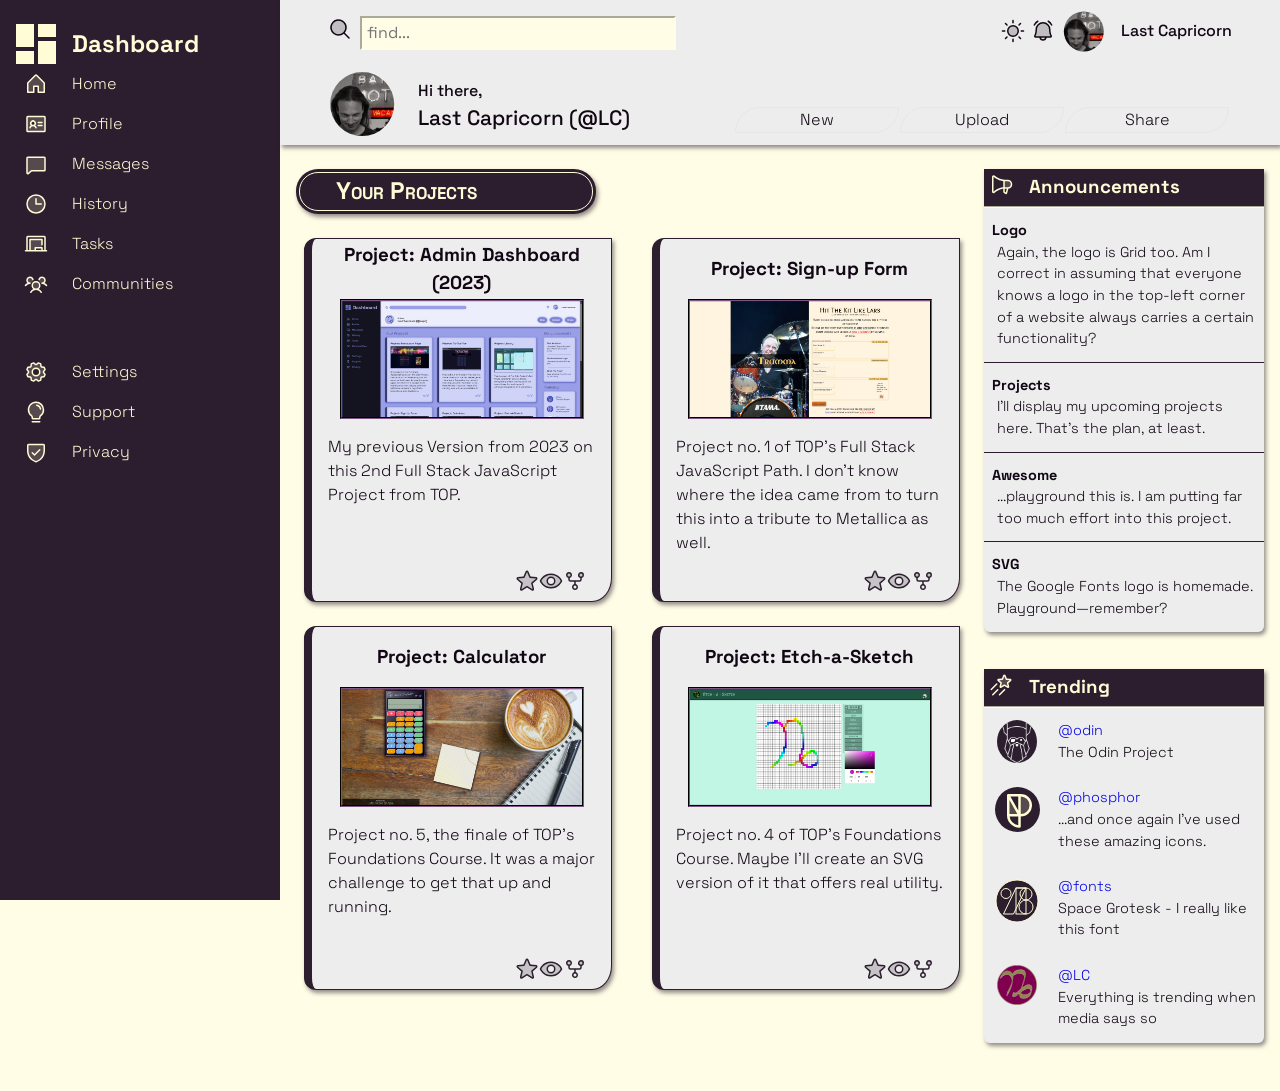
==== commit 8f29282f: "Complete Style for different Screen Sizes - with @media and @container" ====
--- a/index.html
+++ b/index.html
@@ -50,8 +50,8 @@
         <span>Last Capricorn</span>
       </div>
       <div class="greeting">
+        <img width="100">
         <span>Hi there,</span>
-        <img width="100">
         <span>Last Capricorn (@LC)</span>
       </div>
       <ul>
--- a/css/style.css
+++ b/css/style.css
@@ -7,27 +7,30 @@
   font-style: normal;
   font-display: swap;
 }
+
 :root {
-  /* --- colors -----------------------------*/
   --bg-nav: hsl(290 21% 15% / 1);
   --bg-top: hsl(0 0% 93% / 1);
   --bg-main: hsl(55 100% 95% / 1);
   --bg-a-hover: hsl(290 21% 18% / 1);
+  --br-link-top: hsl(0 0% 90% / 1);
+  --sh-nav: hsl(290 21% 15% / 0.5);
   --ch-light: hsl(55 100% 92% / 1);
   --ch-dark: hsl(290 50% 5% / 1);
   --ch-a-hover: hsl(55 100% 84% / 1);
   --ol-input: hsl(290 100% 45% / 1);
   --icon-card-hover: hsl(290 65% 35% / 1);
-  /* ----------------------------------------*/
+
   --lc-img-src: url("../images/Bates_Motel.jpg")
 }
+
 @property --menu-width {
-  syntax: "<length>";
+  syntax: "<length> | <percentage>";
   inherits: true;
-  initial-value: 300px;
+  initial-value: 280px;
 }
 @property --menu-height {
-  syntax: "<length>";
+  syntax: "<length> | <percentage>";
   inherits: true;
   initial-value: 53px;
 }
@@ -51,6 +54,7 @@
   inherits: true;
   initial-value: 36px;
 }
+
 html {
   height: 100dvh;
   box-sizing: border-box;
@@ -63,9 +67,10 @@
   padding: 0;
 }
 body {
-  height: 100%;
+  position: relative;
   font-family: "Space Grotesk", system-ui, -apple-system, BlinkMacSystemFont, 'Segoe UI', Roboto, Oxygen, Ubuntu, Cantarell, 'Open Sans', 'Helvetica Neue', sans-serif;
   font-weight: 300;
+  background-color: var(--bg-main);
   color: var(--ch-dark);
 }
 ul {
@@ -80,17 +85,27 @@
 [role="button"] {
   cursor: pointer;
 }
-/* ---------------------------------------- */
+
 .dashboard {
-  display: grid;
-  grid-template-columns: var(--menu-width);
+  --menu-width: 280px;
+  --menu-height: 53px;
+  display: grid;
+  grid-template-columns: 1fr;
   transition: 300ms;
 }
 .dashboard.drop {
   --menu-height: 460px;
 }
+.dashboard.slim {
+  --menu-width: 50px;
+}
+.dashboard.slim .menu {
+  width : var(--menu-width);
+  padding-left: 0.3rem;
+  overflow: hidden;
+}
 .menu {
-  width: var(--menu-width);
+  min-width: var(--menu-width);
   height: var(--menu-height);
   padding-top: var(--menu-pad-top);
   padding-left: var(--menu-pad-left);
@@ -98,9 +113,6 @@
   background-color: var(--bg-nav);
   transition: 300ms;
 }
-.dashboard.drop .menu {
-  height : var(--menu-height);
-}
 header {
   display: grid;
   grid-template-columns: 40px 1fr;
@@ -148,18 +160,29 @@
   color: var(--ch-a-hover);
   transition: 400ms;
 }
-/* ---------------------------------------- */
+
+.right {
+  container: top-main / inline-size;
+}
 .top {
   background-color: var(--bg-top);
   color: var(--ch-dark);
+  box-shadow: 2px 3px 4px var(--sh-nav);
+  display: grid;
+  grid-template-areas:
+  "search"
+  "admin"
+  "linktabs";
 }
 .top img {
   content: var(--lc-img-src);
-  display: inline-block;
+  display: block;
   max-width: 100%;
 }
 .top form {
-  display: grid;
+  grid-area: search;
+  display: grid;
+  gap: 0.5rem;
   grid-template-columns: 24px auto;
   justify-content: end;
   align-items: center;
@@ -179,6 +202,7 @@
   outline-offset: -4px;
 }
 .admin {
+  grid-area: admin;
   display: grid;
   grid-template-columns: auto 1fr 30px 30px;
   justify-content: space-evenly;
@@ -195,13 +219,33 @@
 .admin [role="button"]:focus {
   color: var(--icon-card-hover);
 }
+.admin span:last-of-type {
+  font-weight: 500;
+}
 .greeting {
+  grid-area: greet;
   display: none;
-}
-.top .greeting img {
+  grid-template-columns: 90px 1fr;
+  grid-template-rows: 1fr 1fr;
+}
+.greeting img {
+  grid-row: 1 / 3;
+  align-self: center;
   clip-path: circle(32px at 38% 52%);
 }
+.greeting span {
+  font-weight: 500;
+}
+.greeting span:first-of-type {
+  align-self: end;
+}
+.greeting span:last-of-type {
+  align-self: start;
+  font-size: 1.3rem;
+  white-space: nowrap;
+}
 .top ul {
+  grid-area: linktabs;
   padding: 0.2rem;
   display: grid;
   grid-template-columns: repeat(3, 1fr);
@@ -210,8 +254,12 @@
 }
 .top li a:any-link {
   display: block;
+  padding: 0 1.5rem;
   color: var(--ch-dark);
-  border: 2px groove var(--bg-main);
+  border: 1px solid var(--br-link-top);
+  border-start-start-radius: 25px 25px;
+  border-end-end-radius: 25px 25px;
+  corner-shape: superellipse(-0.75);
   transition: 300ms;
 }
 .top li a:hover,
@@ -220,23 +268,41 @@
   background-color: var(--bg-nav);
   color: var(--ch-a-hover);
 }
-/* ---------------------------------------- */
+
 main {
   padding-top: 1.5rem;
   padding-bottom: 3rem;
-  background-color: var(--bg-main);
   display: grid;
   grid-template-columns: 1fr;
+  grid-template-areas:
+    "announce"
+    "trend"
+    "project";
   column-gap: 1rem;
   justify-items: center;
 }
 main:has(aside.drop) {
   row-gap: 1rem;
 }
-/* ---------------------------------------- */
+
 .projects {
+  grid-area: project;
+  width: 100%;
   margin-top: 1rem;
-  order: 1;
+}
+.projects h2 {
+  justify-self: center;
+  width: 300px;
+  padding: 0.3rem 2.5rem;
+  margin-bottom: 1.5rem;
+  font-variant: small-caps;
+  background-color: var(--bg-nav);
+  color: var(--ch-light);
+  box-shadow: 2px 3px 4px var(--sh-nav);
+  border-radius: 22px;
+  outline: 1px solid var(--ch-light);
+  outline-offset: -4px;
+  corner-shape: scoop;
 }
 main:has(aside.drop) .projects {
   margin-top: 0;
@@ -248,20 +314,23 @@
   justify-items: center;
 }
 .card {
-  max-width: 280px;
+  margin: 0 0.5rem;
   border: 1px solid var(--bg-nav);
   border-inline-start: 8px solid var(--bg-nav);
   border-start-start-radius: 12px;
   border-end-start-radius: 12px;
   border-end-end-radius: 20px 24px;
   corner-end-end-shape: scoop;
-  box-shadow: 2px 2px 6px 0 var(--bg-nav);
+  box-shadow: 2px 3px 4px var(--sh-nav);
+  background-color: var(--bg-top);
   display: grid;
   grid-template-columns: 1fr;
+  grid-template-rows: 60px 120px 150px 32px;
   justify-items: center;
 }
 .card h3 {
   text-align: center;
+  align-self: center;
 }
 .card > a {
   border: 2px groove var(--bg-nav);
@@ -278,12 +347,14 @@
 .card p {
   padding: 1rem;
   text-wrap-style: pretty;
+  overflow-y: auto;
 }
 .card div {
   justify-self: end;
   margin-right: 1.5rem;
 }
 .card div a:any-link {
+  display: inline-block;
   color: var(--bg-nav);
 }
 .card div a:hover,
@@ -291,24 +362,35 @@
 .card div a:focus {
   color: var(--icon-card-hover);
 }
-/* ---------------------------------------- */
+
 .announcements,
 .trending {
   width: 280px;
   background-color: var(--bg-top);
   border-end-start-radius: 6px;
   border-end-end-radius: 6px;
-  box-shadow: 2px 3px 4px var(--bg-nav);
+  box-shadow: 2px 3px 4px var(--sh-nav);
   overflow: hidden;
 }
 .announcements {
+  grid-area: announce;
   height: var(--announce-hght);
   transition: 300ms;
 }
 .announcements.drop {
  --announce-hght: 463px;
 }
+.announcements h3 + span,
+.trending h3 + span {
+  transform: rotateZ(0deg);
+  transition: 300ms;
+}
+.announcements.drop h3 + span,
+.trending.drop h3 + span {
+  transform: rotateZ(180deg);
+}
 .trending {
+  grid-area: trend;
   height: var(--trend-hght);
   transition: 300ms;
 }
@@ -325,13 +407,10 @@
   grid-template-columns: 24px 1fr 24px;
   gap: 1rem;
 }
-.announcements ul,
-.trending ul {
-  list-style-type: none;
-}
-.announcements a:any-link,
-.trending a:any-link {
-  text-decoration: none;
+.trending a:hover,
+.trending a:active,
+.trending a:focus {
+  text-decoration: underline;
 }
 .announcements li,
 .trending li {
@@ -384,104 +463,85 @@
   color: var(--ch-light);
 }
 
-/* ---------------------------------------- */
-/* .dashboard {
-  display: grid;
-  grid-template-columns: var(--menu-width) auto;
-  transition: 300ms;
-}
-.dashboard.slim {
-  --menu-width: 50px;
-}
-[class^="ph--"] {
-  font-size: 1.5rem;
-} */
-/* ---------------------------------------- */
-/* .menu {
-  width: var(--menu-width);
-  padding-top: 1.5rem;
-  padding-left: 1rem;
-  background-color: var(--bg-nav);
-  transition: 300ms;
-}
-.dashboard.slim .menu {
-  width : var(--menu-width);
-  padding-left: 0.3rem;
-  overflow: hidden;
-}
-header {
-  display: grid;
-  grid-template-columns: 40px 1fr;
-  align-items: center;
-  gap: 1rem;
-}
-.logo {
-  cursor: pointer;
-  width: 40px;
-  aspect-ratio: 1 / 1;
-  display: grid;
-  grid-template: 1fr 0.5fr 1fr / 1fr 1fr;
-  gap: 4px;
-}
-.title {
-  color: var(--ch-light);
-}
-.rectangle {
-  background-color: var(--ch-light);
-}
-.rectangle.r_1 {
-  grid-row: span 2;
-}
-.rectangle.r_3 {
-  grid-row: span 2;
-}
-.menu ul {
-  list-style-type: none;
-}
-.menu ul + ul {
-  margin-top: 3rem;
-}
-.menu a:any-link {
-  padding: 0.5rem 0;
-  color: var(--ch-light);
-  text-decoration: none;
-  display: grid;
-  grid-template-columns: 40px auto;
-  gap: 1rem;
-  justify-content: start;
-}
-.menu span {
-  justify-self: center;
-} */
-/* ---------------------------------------- */
-/* .top {
-  background-color: var(--bg-top);
-  color: var(--ch-dark);
-}
-.top img {
-  content: var(--lc-img-src);
-  display: inline-block;
-  max-width: 100%;
-}
-.top .admin img {
-  clip-path: circle(20px at 38% 52%);
-}
-.top .greeting img {
-  clip-path: circle(32px at 38% 52%);
-}
-.top ul {
-  list-style-type: none;
-}
-.top li a:any-link {
-  color: var(--ch-dark);
-  text-decoration: none;
-} */
-/* ---------------------------------------- */
-/* .cards {
-  display: grid;
-  grid-template-columns: repeat(auto-fit, minmax(300px, 1fr));
-}
-.card {
-  max-width: 300px;
-  display: subgrid;
-} */
+@container top-main (width > 600px) {
+  .top {
+    padding: 0.5rem;
+    grid-template-areas:
+    "search admin"
+    "greet linktabs";
+    row-gap: 1rem;
+  }
+  .top form {
+    justify-self: stretch;
+    grid-template-columns: 24px 1fr;
+  }
+  .top input {
+    max-width: 600px;
+  }
+  .greeting {
+    display: grid;
+  }
+  .top ul {
+    align-items: end;
+  }
+  .admin {
+    justify-self: end;
+    grid-template-columns: 30px 30px 1fr auto;
+  }
+  .admin [class^="ph--"] {
+    order: 0;
+  }
+  main {
+    grid-template-areas:
+      "project announce"
+      "project trend";
+    grid-template-rows: 500px;
+    justify-items: start;
+    padding-left: 1rem;
+    padding-right: 1rem;
+  }
+  .projects {
+    margin-top: 0;
+  }
+  aside [role="button"] {
+    cursor: auto;
+  }
+  .announcements {
+    --announce-hght: 463px;
+  }
+  .trending {
+    --trend-hght: 374px;
+  }
+  .announcements h3 + span,
+  .trending h3 + span {
+    display: none;
+  }
+}
+
+@container top-main (width > 949px) {
+  .top {
+    padding-inline: 3rem;
+  }
+  .top ul {
+    width: 500px;
+    justify-self: end;
+  }
+}
+
+@media screen and (width > 599px) {
+  .dashboard {
+    --menu-width: 280px;
+    --menu-height: 100%;
+    grid-template-columns: var(--menu-width) auto;
+  }
+  .menu {
+    padding-top: 1.5rem;
+    padding-left: 1rem;
+    position: fixed;
+    top: 0;
+    bottom: 0;
+  }
+  .right {
+    grid-column: 2 / 3;
+  }
+}
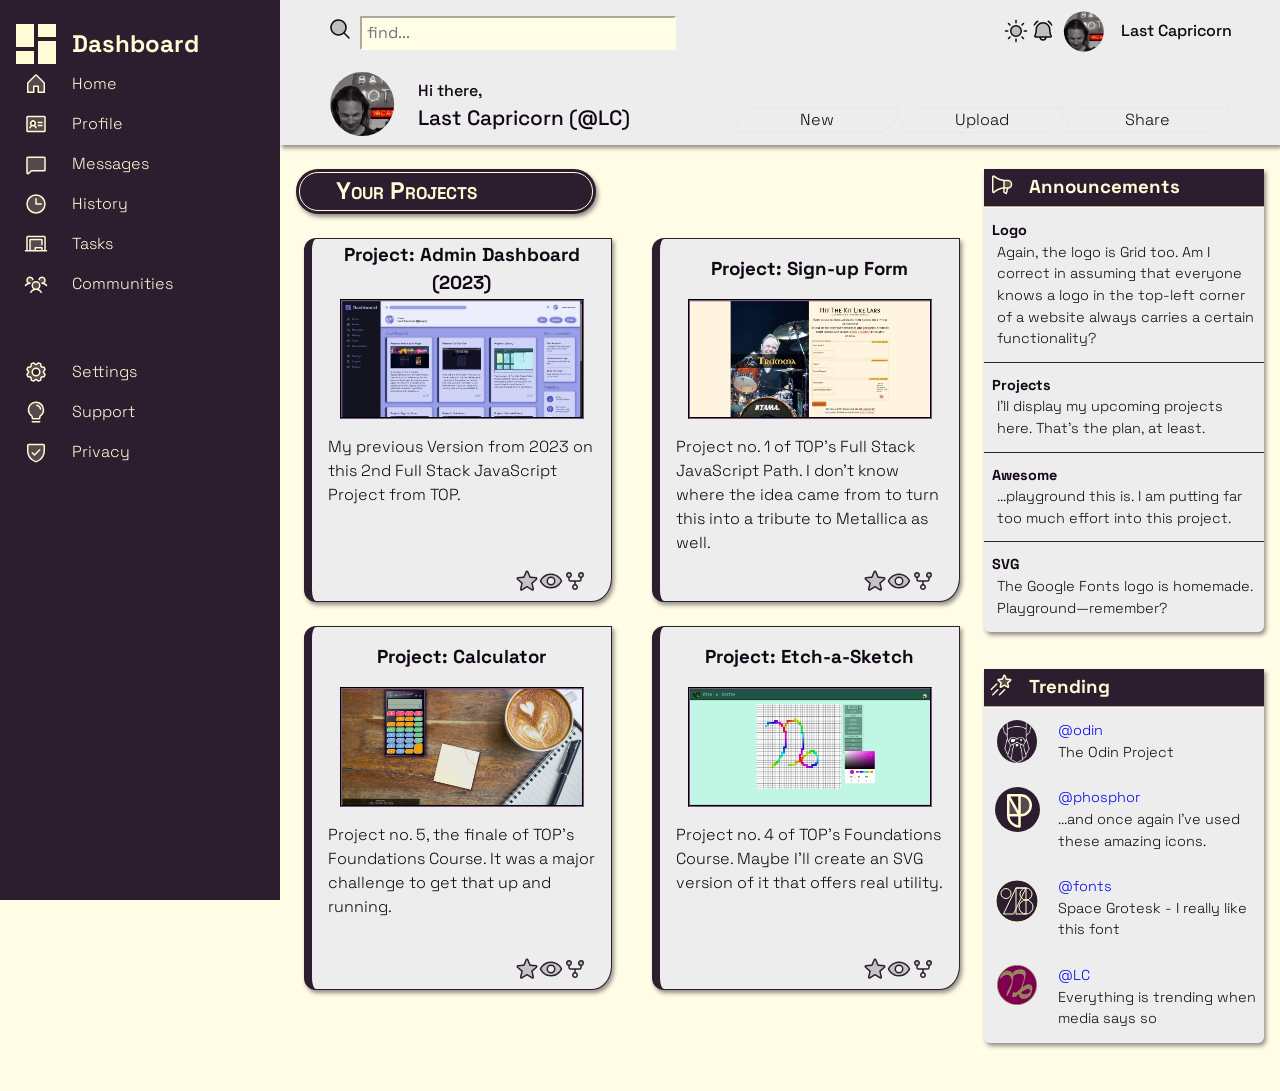
==== commit e9536602: "Add functionality for color schemes - Tabbing through the page shouldn't break the layout - Some con" ====
--- a/index.html
+++ b/index.html
@@ -13,7 +13,7 @@
 <body class="dashboard">
   <nav class="menu">
     <header>
-      <div class="logo" role="button">
+      <div class="logo" role="button" tabindex="0">
         <div class="rectangle r_1"></div>
         <div class="rectangle r_2"></div>
         <div class="rectangle r_3"></div>
@@ -44,7 +44,10 @@
         <input type="search" id="find" name="q" placeholder="find...">
       </form>
       <div class="admin">
-        <span class="ph--sun-duotone" role="button"></span>
+        <div class="scheme">
+          <span class="ph--sun-duotone" value="light" role="button" tabindex="0"></span>
+          <span class="ph--moon-duotone" value="dark" role="button" tabindex="0"></span>
+        </div>
         <span class="ph--bell-ringing-duotone"></span>
         <img width="60">
         <span>Last Capricorn</span>
@@ -67,7 +70,7 @@
         </div>
       </section>
       <aside class="announcements">
-        <div name="announcements" role="button">
+        <div name="announcements" role="button" tabindex="0">
           <span class="ph--megaphone-duotone"></span>
           <h3>Announcements</h3>
           <span class="ph--arrow-fat-lines-down-duotone"></span>
@@ -104,7 +107,7 @@
         </ul>
       </aside>
       <aside class="trending">
-        <div name="trending" role="button">
+        <div name="trending" role="button" tabindex="0">
           <span class="ph--shooting-star-duotone"></span>
           <h3> Trending</h3>
           <span class="ph--arrow-fat-lines-down-duotone"></span>
--- a/css/style.css
+++ b/css/style.css
@@ -2,26 +2,26 @@
   font-family: 'Space Grotesk';
   src: url('../fonts/SpaceGrotesk-VariableFont_wght.woff2') format('woff2'),
     url('../fonts/SpaceGrotesk-VariableFont_wght.ttf') format('ttf');
-  font-optical-sizing: auto;
   font-weight: 300 700;
   font-style: normal;
   font-display: swap;
 }
 
 :root {
-  --bg-nav: hsl(290 21% 15% / 1);
-  --bg-top: hsl(0 0% 93% / 1);
-  --bg-main: hsl(55 100% 95% / 1);
-  --bg-a-hover: hsl(290 21% 18% / 1);
-  --br-link-top: hsl(0 0% 90% / 1);
-  --sh-nav: hsl(290 21% 15% / 0.5);
-  --ch-light: hsl(55 100% 92% / 1);
-  --ch-dark: hsl(290 50% 5% / 1);
-  --ch-a-hover: hsl(55 100% 84% / 1);
-  --ol-input: hsl(290 100% 45% / 1);
-  --icon-card-hover: hsl(290 65% 35% / 1);
-
-  --lc-img-src: url("../images/Bates_Motel.jpg")
+  color-scheme: light dark;
+  --bg-nav: light-dark( hsl(290 21% 15% / 1), hsl(290 21% 15% / 1) );
+  --bg-top: light-dark( hsl(0 0% 93% / 1), hsl(0 0% 15% / 1) );
+  --bg-main: light-dark( hsl(55 100% 95% / 1), hsl(290 15% 8% / 1) );
+  --bg-a-hover: light-dark( hsl(290 21% 18% / 1), hsl(290 21% 11% / 1) );
+  --br-link-top: light-dark( hsl(0 0% 90% / 1), hsl(0 0% 90% / 1) );
+  --sh-nav: light-dark( hsl(290 21% 15% / 0.5), hsl(290 21% 35% / 0.5) );
+  --ch-light: light-dark( hsl(55 100% 92% / 1), hsl(55 100% 92% / 1) );
+  --ch-dark: light-dark( hsl(290 50% 5% / 1), hsl(290 20% 95% / 1) );
+  --ch-a-hover: light-dark( hsl(55 100% 84% / 1), hsl(55 100% 84% / 1) );
+  --ol-input: light-dark( hsl(290 100% 45% / 1), hsl(290 100% 45% / 1) );
+  --icon-card-hover: light-dark( hsl(290 65% 35% / 1), hsl(290 65% 35% / 1) );
+
+  --lc-img-src: url("../images/Bates_Motel.jpg");
 }
 
 @property --menu-width {
@@ -60,6 +60,7 @@
   box-sizing: border-box;
   font-size: 16px;
   line-height: 1.5;
+  scroll-behavior: smooth;
 }
 *, *::before, *::after {
   box-sizing: inherit;
@@ -211,7 +212,8 @@
 .top .admin img {
   clip-path: circle(20px at 38% 52%);
 }
-.admin [class^="ph--"] {
+.admin > [class^="ph--"],
+.admin > div {
   order: 1;
 }
 .admin [role="button"]:hover,
@@ -355,7 +357,7 @@
 }
 .card div a:any-link {
   display: inline-block;
-  color: var(--bg-nav);
+  color: light-dark(var(--bg-nav), var(--bg-main));
 }
 .card div a:hover,
 .card div a:active,
@@ -463,7 +465,7 @@
   color: var(--ch-light);
 }
 
-@container top-main (width > 600px) {
+@container top-main (width > 615px) {
   .top {
     padding: 0.5rem;
     grid-template-areas:
@@ -488,7 +490,8 @@
     justify-self: end;
     grid-template-columns: 30px 30px 1fr auto;
   }
-  .admin [class^="ph--"] {
+  .admin > [class^="ph--"],
+  .admin > div {
     order: 0;
   }
   main {
@@ -545,3 +548,42 @@
     grid-column: 2 / 3;
   }
 }
+
+@media (prefers-color-scheme: light) {
+  :root {
+    color-scheme: light;
+  }
+  .scheme [value="dark"] {
+    display: none;
+  }
+}
+@media (prefers-color-scheme: dark) {
+  :root {
+    color-scheme: dark;
+  }
+  .scheme [value="light"] {
+    display: none;
+  }
+}
+.scheme {
+  position: relative;
+  aspect-ratio: 1 / 1;
+}
+.scheme > * {
+  position: absolute;
+  top: 3px;
+  left: 3px;
+  display: inline-block;
+}
+:root[data-theme="dark"] .scheme [value="light"] {
+  display: none;
+}
+:root[data-theme="dark"] .scheme [value="dark"] {
+  display: inline-block;
+}
+:root[data-theme="light"] .scheme [value="dark"] {
+  display: none;
+}
+:root[data-theme="light"] .scheme [value="light"] {
+  display: inline-block;
+}
